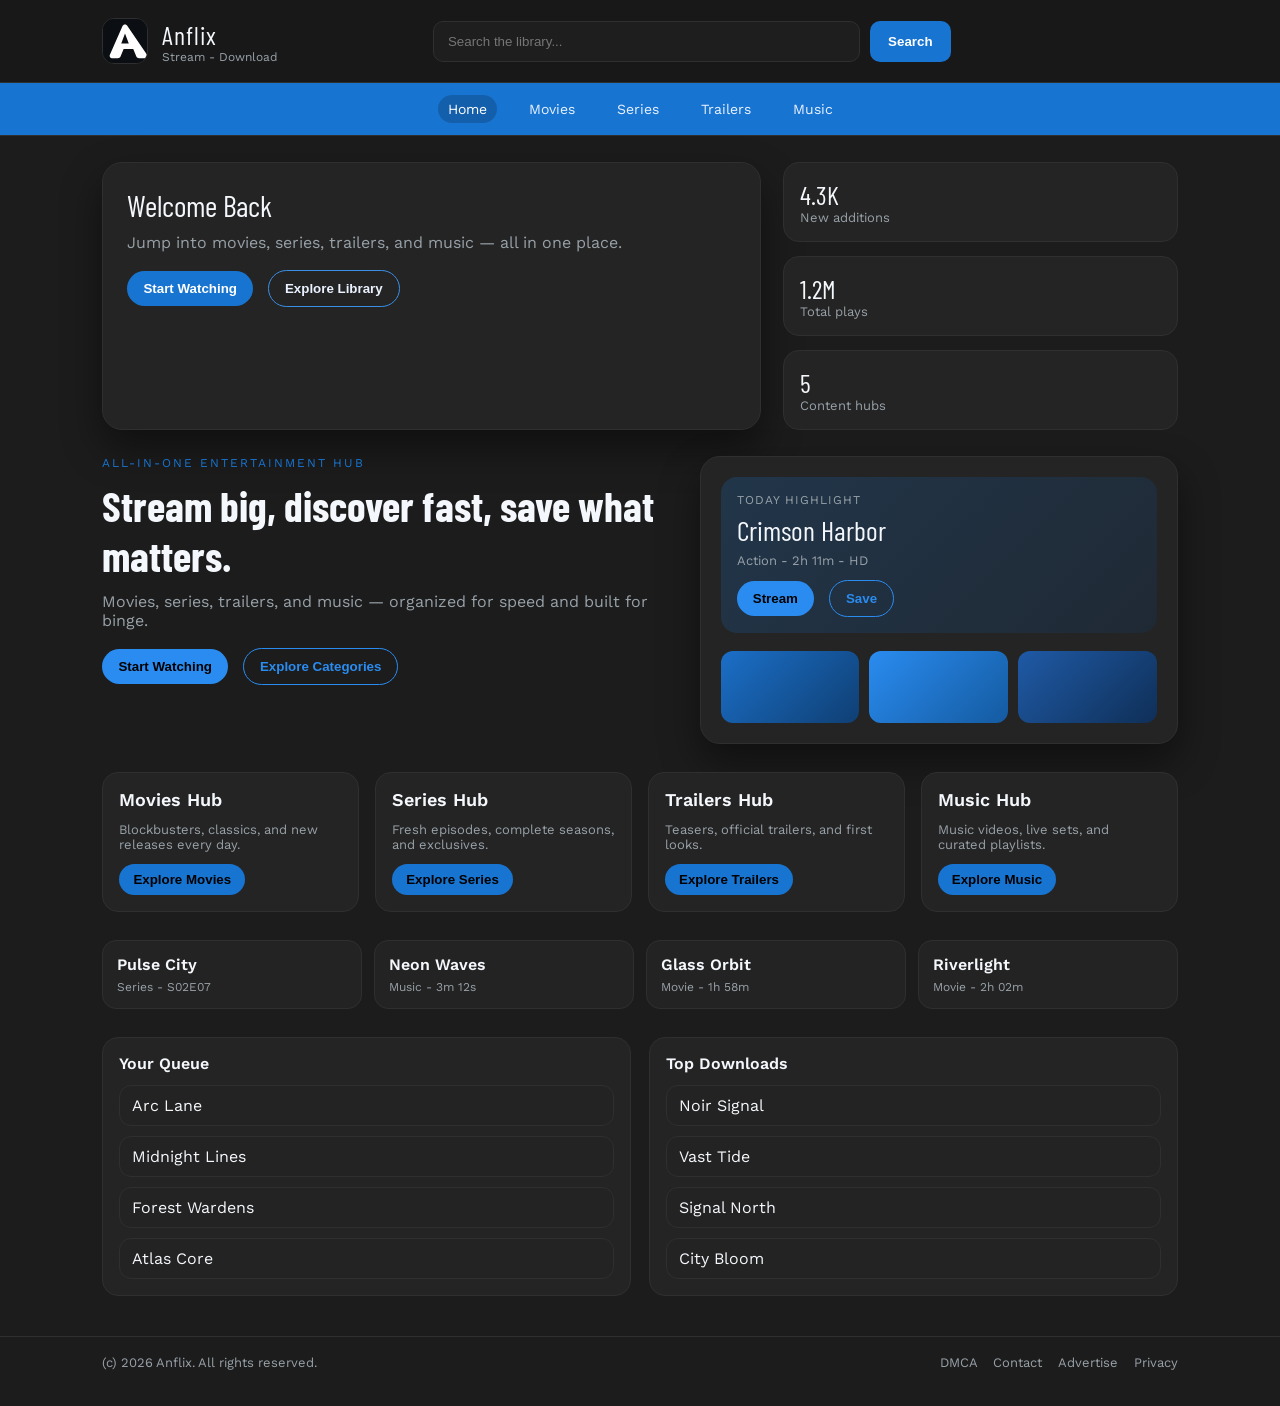
==== index.html @ 72da6e85 "Admin" ====
﻿<!doctype html>
<html lang="en">
<head>
  <meta charset="utf-8" />
  <meta name="viewport" content="width=device-width, initial-scale=1" />
  <title>Anflix | Home</title>
  <link rel="icon" type="image/svg+xml" href="assets/favicon.svg" />
  <link rel="stylesheet" href="styles.css" />
</head>
<body>
  <div class="bg-glow"></div>
  <header class="topbar">
    <div class="brand">
      <div class="brand-mark">
        <img src="assets/logo.svg" alt="Anflix logo" />
      </div>
      <div class="brand-text">
        <div class="brand-name">Anflix</div>
        <div class="brand-tag">Stream - Download</div>
      </div>
    </div>
    <div class="search">
      <input id="searchInput" type="search" placeholder="Search the library..." aria-label="Search" />
      <button id="searchButton" type="button">Search</button>
    </div>
    <div class="quick-links"></div>
  </header>

  <nav class="main-nav">
    <a class="active" href="index.html">Home</a>
    <a href="Pages/movies.html">Movies</a>
    <a href="Pages/series.html">Series</a>
    <a href="Pages/trailers.html">Trailers</a>
    <a href="Pages/music.html">Music</a>
  </nav>

  <section class="notice">
    <div class="notice-card">
      <div class="notice-title">Welcome Back</div>
      <div class="notice-text">Jump into movies, series, trailers, and music — all in one place.</div>
      <div class="notice-actions">
        <button>Start Watching</button>
        <button class="ghost">Explore Library</button>
      </div>
    </div>
    <div class="notice-grid">
      <div class="stat">
        <div class="stat-number">4.3K</div>
        <div class="stat-label">New additions</div>
      </div>
      <div class="stat">
        <div class="stat-number">1.2M</div>
        <div class="stat-label">Total plays</div>
      </div>
      <div class="stat">
        <div class="stat-number">5</div>
        <div class="stat-label">Content hubs</div>
      </div>
    </div>
  </section>

  <main class="home">
    <div id="noResults" class="no-results" aria-live="polite">
      No matches found. Try a different title.
    </div>

    <section class="home-hero">
      <div class="home-hero-text">
        <div class="home-kicker">All-in-one entertainment hub</div>
        <h1>Stream big, discover fast, save what matters.</h1>
        <p>Movies, series, trailers, and music — organized for speed and built for binge.</p>
        <div class="home-hero-actions">
          <button>Start Watching</button>
          <button class="ghost">Explore Categories</button>
        </div>
      </div>
      <div class="home-hero-panel" data-title="Today Highlight">
        <div class="home-hero-card">
          <div class="home-hero-label">Today Highlight</div>
          <div class="home-hero-title">Crimson Harbor</div>
          <div class="home-hero-meta">Action - 2h 11m - HD</div>
          <div class="home-hero-actions">
            <button>Stream</button>
            <button class="ghost">Save</button>
          </div>
        </div>
        <div class="home-hero-mosaic">
          <div class="mosaic-tile t1"></div>
          <div class="mosaic-tile t2"></div>
          <div class="mosaic-tile t3"></div>
        </div>
      </div>
    </section>

    <section class="home-panels" data-search-group="hubs">
      <article class="panel" data-title="Movies Hub">
        <div class="panel-title">Movies Hub</div>
        <div class="panel-text">Blockbusters, classics, and new releases every day.</div>
        <button>Explore Movies</button>
      </article>
      <article class="panel" data-title="Series Hub">
        <div class="panel-title">Series Hub</div>
        <div class="panel-text">Fresh episodes, complete seasons, and exclusives.</div>
        <button>Explore Series</button>
      </article>
      <article class="panel" data-title="Trailers Hub">
        <div class="panel-title">Trailers Hub</div>
        <div class="panel-text">Teasers, official trailers, and first looks.</div>
        <button>Explore Trailers</button>
      </article>
      <article class="panel" data-title="Music Hub">
        <div class="panel-title">Music Hub</div>
        <div class="panel-text">Music videos, live sets, and curated playlists.</div>
        <button>Explore Music</button>
      </article>
    </section>

    <section class="home-strip">
      <div class="strip-card" data-title="Pulse City">
        <div class="strip-title">Pulse City</div>
        <div class="strip-meta">Series - S02E07</div>
      </div>
      <div class="strip-card" data-title="Neon Waves">
        <div class="strip-title">Neon Waves</div>
        <div class="strip-meta">Music - 3m 12s</div>
      </div>
      <div class="strip-card" data-title="Glass Orbit">
        <div class="strip-title">Glass Orbit</div>
        <div class="strip-meta">Movie - 1h 58m</div>
      </div>
      <div class="strip-card" data-title="Riverlight">
        <div class="strip-title">Riverlight</div>
        <div class="strip-meta">Movie - 2h 02m</div>
      </div>
    </section>

    <section class="home-collections">
      <div class="collection">
        <div class="collection-title">Your Queue</div>
        <div class="collection-list" data-search-group="queue">
          <div class="collection-item" data-title="Arc Lane">Arc Lane</div>
          <div class="collection-item" data-title="Midnight Lines">Midnight Lines</div>
          <div class="collection-item" data-title="Forest Wardens">Forest Wardens</div>
          <div class="collection-item" data-title="Atlas Core">Atlas Core</div>
        </div>
      </div>
      <div class="collection">
        <div class="collection-title">Top Downloads</div>
        <div class="collection-list" data-search-group="downloads">
          <div class="collection-item" data-title="Noir Signal">Noir Signal</div>
          <div class="collection-item" data-title="Vast Tide">Vast Tide</div>
          <div class="collection-item" data-title="Signal North">Signal North</div>
          <div class="collection-item" data-title="City Bloom">City Bloom</div>
        </div>
      </div>
    </section>
  </main>

  <footer class="footer">
    <div>(c) 2026 Anflix. All rights reserved.</div>
    <div class="footer-links">
      <a href="#">DMCA</a>
      <a href="#">Contact</a>
      <a href="#">Advertise</a>
      <a href="#">Privacy</a>
    </div>
  </footer>

  <script src="script.js"></script>
</body>
</html>
---- styles.css ----
@import url("https://fonts.googleapis.com/css2?family=Barlow+Condensed:wght@500;600;700&family=Work+Sans:wght@400;500;600&display=swap");

:root {
  --bg: #1c1c1c;
  --bg-soft: #232323;
  --ink: #f4f7fb;
  --muted: #98a1a8;
  --brand: #1874d1;
  --accent: #2a8cf0;
  --card: #242424;
  --border: #2f2f2f;
  --shadow: 0 18px 40px rgba(0, 0, 0, 0.45);
}

* {
  box-sizing: border-box;
}

html {
  scroll-behavior: smooth;
}

body {
  margin: 0;
  font-family: "Work Sans", sans-serif;
  color: var(--ink);
  background: var(--bg);
  min-height: 100vh;
  animation: pageFade 0.6s ease-out;
}

.bg-glow {
  display: none;
}

.topbar {
  position: sticky;
  top: 0;
  z-index: 2;
  display: grid;
  grid-template-columns: 1.2fr 2fr 0.8fr;
  gap: 20px;
  align-items: center;
  padding: 18px 8vw;
  background: rgba(24, 24, 24, 0.96);
  backdrop-filter: blur(12px);
  border-bottom: 1px solid var(--border);
  animation: slideDown 0.5s ease-out;
}

.brand {
  display: flex;
  align-items: center;
  gap: 14px;
}

.brand-mark {
  width: 46px;
  height: 46px;
  border-radius: 12px;
  display: grid;
  place-items: center;
  background: #101010;
  border: 1px solid var(--border);
  overflow: hidden;
}

.brand-mark img {
  width: 100%;
  height: 100%;
  display: block;
}

.brand-name {
  font-family: "Barlow Condensed", sans-serif;
  font-size: 26px;
  letter-spacing: 1px;
}

.brand-tag {
  color: var(--muted);
  font-size: 12px;
}

.search {
  display: flex;
  gap: 10px;
}

.search input {
  flex: 1;
  padding: 12px 14px;
  border-radius: 10px;
  border: 1px solid var(--border);
  background: #1e1e1e;
  color: var(--ink);
}

.search button {
  padding: 12px 18px;
  border-radius: 10px;
  border: none;
  background: var(--brand);
  color: #ffffff;
  font-weight: 600;
}

.quick-links {
  display: flex;
  justify-content: flex-end;
  align-items: center;
  gap: 14px;
}

.quick-links a {
  color: var(--ink);
  text-decoration: none;
  font-size: 14px;
}

.quick-links .pill {
  padding: 8px 14px;
  background: var(--card);
  border-radius: 999px;
  border: 1px solid var(--border);
}

.main-nav {
  display: flex;
  gap: 22px;
  padding: 12px 8vw;
  background: var(--brand);
  border-bottom: 1px solid var(--border);
  overflow-x: auto;
  white-space: nowrap;
  justify-content: center;
}

.main-nav a {
  color: #eaf2ff;
  text-decoration: none;
  font-size: 14px;
  padding: 6px 10px;
  border-radius: 999px;
  transition: background 0.2s ease, color 0.2s ease, transform 0.2s ease;
}

.main-nav a.active,
.main-nav a:hover {
  background: rgba(0, 0, 0, 0.18);
  color: #ffffff;
}

.notice {
  display: grid;
  grid-template-columns: 2fr 1.2fr;
  gap: 22px;
  padding: 26px 8vw;
}

.notice-card {
  background: var(--card);
  border: 1px solid var(--border);
  border-radius: 20px;
  padding: 24px;
  box-shadow: var(--shadow);
  animation: rise 0.6s ease-out;
}

.notice-title {
  font-family: "Barlow Condensed", sans-serif;
  font-size: 30px;
}

.notice-text {
  color: var(--muted);
  margin: 10px 0 18px;
}

.notice-actions button {
  padding: 10px 16px;
  border-radius: 999px;
  border: none;
  margin-right: 10px;
  background: var(--brand);
  color: #ffffff;
  font-weight: 600;
}

.notice-actions .ghost {
  background: transparent;
  border: 1px solid #3a8fe6;
  color: #eaf2ff;
}

.notice-grid {
  display: grid;
  gap: 14px;
}

.stat {
  background: var(--card);
  border: 1px solid var(--border);
  border-radius: 16px;
  padding: 16px;
  animation: fadeUp 0.6s ease-out;
}

.stat-number {
  font-family: "Barlow Condensed", sans-serif;
  font-size: 26px;
}

.stat-label {
  color: var(--muted);
  font-size: 13px;
}

.layout {
  display: grid;
  grid-template-columns: 2.2fr 1fr;
  gap: 24px;
  padding: 0 8vw 36px;
  position: relative;
  z-index: 1;
}

.section-head {
  display: flex;
  align-items: center;
  justify-content: space-between;
  margin: 16px 0 12px;
}

.section-head h2 {
  font-family: "Barlow Condensed", sans-serif;
  font-size: 26px;
  margin: 0;
}

.section-head a {
  color: var(--brand);
  text-decoration: none;
}

.no-results {
  display: none;
  margin: 8px 0 18px;
  padding: 12px 16px;
  border-radius: 12px;
  border: 1px dashed var(--border);
  background: rgba(24, 116, 209, 0.15);
  color: #eaf2ff;
  font-size: 14px;
}

.highlight {
  background: rgba(24, 116, 209, 0.35);
  color: var(--ink);
  padding: 0 4px;
  border-radius: 6px;
}

.list {
  display: grid;
  gap: 14px;
}

.row {
  background: var(--card);
  border: 1px solid var(--border);
  border-radius: 16px;
  display: grid;
  grid-template-columns: 120px 1fr auto;
  gap: 16px;
  padding: 14px;
  align-items: center;
  position: relative;
  overflow: hidden;
  transition: transform 0.2s ease, box-shadow 0.2s ease;
}

.row:hover {
  transform: translateY(-4px);
  box-shadow: 0 14px 26px rgba(0, 0, 0, 0.35);
}

.thumb {
  height: 80px;
  border-radius: 12px;
  background: linear-gradient(135deg, #1e2a3a, #111822);
}

.t1 { background: linear-gradient(135deg, #1b6fc8, #0f3f73); }
.t2 { background: linear-gradient(135deg, #2a8cf0, #145aa0); }
.t3 { background: linear-gradient(135deg, #1f5aa6, #0f2f57); }

.row-title {
  font-weight: 600;
  font-size: 18px;
}

.row-meta {
  color: var(--muted);
  font-size: 13px;
  margin: 6px 0 10px;
}

.row-actions button {
  padding: 8px 12px;
  border-radius: 999px;
  border: none;
  background: var(--brand);
  color: #ffffff;
  margin-right: 8px;
  font-size: 13px;
  font-weight: 600;
}

.row-actions .ghost {
  background: transparent;
  border: 1px solid #3a8fe6;
  color: #eaf2ff;
}

.row-badge {
  writing-mode: vertical-rl;
  text-orientation: mixed;
  font-size: 12px;
  letter-spacing: 2px;
  color: #0c0f14;
  background: var(--brand);
  padding: 6px 4px;
  border-radius: 8px;
}

.grid {
  display: grid;
  grid-template-columns: repeat(3, minmax(0, 1fr));
  gap: 14px;
}

.card {
  background: var(--card);
  border: 1px solid var(--border);
  border-radius: 16px;
  overflow: hidden;
  display: grid;
  transition: transform 0.2s ease, box-shadow 0.2s ease;
}

.card:hover {
  transform: translateY(-4px);
  box-shadow: 0 14px 26px rgba(0, 0, 0, 0.35);
}

.poster {
  height: 180px;
  background: linear-gradient(135deg, #1b2c44, #0f1b2a);
}

.p1 { background: linear-gradient(135deg, #1b6fc8, #0f3f73); }
.p2 { background: linear-gradient(135deg, #2a8cf0, #145aa0); }
.p3 { background: linear-gradient(135deg, #1f5aa6, #0f2f57); }

.card-body {
  padding: 14px;
}

.card-title {
  font-weight: 600;
}

.card-meta {
  color: var(--muted);
  font-size: 12px;
  margin: 8px 0 12px;
}

.card-actions button {
  padding: 8px 12px;
  border-radius: 999px;
  border: none;
  background: var(--brand);
  font-size: 12px;
  font-weight: 600;
  margin-right: 6px;
}

.card-actions .ghost {
  background: transparent;
  border: 1px solid #3a8fe6;
  color: #eaf2ff;
}

.sidebar {
  display: grid;
  gap: 16px;
}

.side-card {
  background: var(--card);
  border: 1px solid var(--border);
  border-radius: 16px;
  padding: 16px;
  transition: transform 0.2s ease, box-shadow 0.2s ease;
}

.side-card:hover {
  transform: translateY(-3px);
  box-shadow: 0 12px 22px rgba(0, 0, 0, 0.32);
}

.side-title {
  font-family: "Barlow Condensed", sans-serif;
  font-size: 20px;
  margin-bottom: 12px;
}

.chips {
  display: flex;
  flex-wrap: wrap;
  gap: 8px;
}

.chips a {
  padding: 6px 10px;
  border-radius: 999px;
  background: #1f1f1f;
  color: #b8c6d8;
  text-decoration: none;
  font-size: 12px;
  border: 1px solid var(--border);
}

.side-list {
  display: grid;
  gap: 10px;
}

.side-item {
  display: grid;
  grid-template-columns: 44px 1fr;
  gap: 10px;
  align-items: center;
}

.mini {
  width: 44px;
  height: 44px;
  border-radius: 10px;
  background: linear-gradient(135deg, #1b6fc8, #0f3f73);
}

.side-name {
  font-size: 14px;
  font-weight: 600;
}

.side-meta {
  color: var(--muted);
  font-size: 12px;
}

.side-text {
  color: var(--muted);
  font-size: 13px;
}

.side-form {
  display: grid;
  gap: 8px;
}

.side-form input {
  padding: 10px 12px;
  border-radius: 10px;
  border: 1px solid var(--border);
  background: var(--bg-soft);
  color: var(--ink);
}

.side-form button {
  padding: 10px 12px;
  border-radius: 10px;
  border: none;
  background: var(--brand);
  color: #ffffff;
  font-weight: 600;
}

.footer {
  display: flex;
  justify-content: space-between;
  align-items: center;
  padding: 18px 8vw 36px;
  border-top: 1px solid var(--border);
  color: var(--muted);
  font-size: 13px;
}

.footer-links a {
  color: var(--muted);
  text-decoration: none;
  margin-left: 12px;
}

.home {
  padding: 0 8vw 40px;
  display: grid;
  gap: 28px;
}

.home-hero {
  display: grid;
  grid-template-columns: 1.2fr 1fr;
  gap: 24px;
  align-items: stretch;
  animation: fadeUp 0.7s ease-out;
}

.home-hero-text h1 {
  font-family: "Barlow Condensed", sans-serif;
  font-size: 42px;
  margin: 10px 0 12px;
}

.home-hero-text p {
  color: var(--muted);
  margin: 0 0 18px;
}

.home-kicker {
  text-transform: uppercase;
  letter-spacing: 2px;
  font-size: 12px;
  color: var(--brand);
}

.home-hero-actions button {
  padding: 10px 16px;
  border-radius: 999px;
  border: none;
  margin-right: 10px;
  background: var(--accent);
  font-weight: 600;
}

.home-hero-actions .ghost {
  background: transparent;
  border: 1px solid var(--accent);
  color: var(--accent);
}

.home-hero-panel {
  background: var(--card);
  border: 1px solid var(--border);
  border-radius: 20px;
  padding: 20px;
  display: grid;
  gap: 18px;
  box-shadow: var(--shadow);
}

.home-hero-card {
  background: linear-gradient(135deg, rgba(24, 116, 209, 0.22), rgba(15, 60, 110, 0.22));
  border-radius: 16px;
  padding: 16px;
}

.home-hero-label {
  font-size: 12px;
  color: var(--muted);
  text-transform: uppercase;
  letter-spacing: 1px;
}

.home-hero-title {
  font-family: "Barlow Condensed", sans-serif;
  font-size: 28px;
  margin: 6px 0;
}

.home-hero-meta {
  color: var(--muted);
  font-size: 13px;
  margin-bottom: 12px;
}

.home-hero-mosaic {
  display: grid;
  grid-template-columns: repeat(3, 1fr);
  gap: 10px;
}

.mosaic-tile {
  height: 72px;
  border-radius: 12px;
}

.home-panels {
  display: grid;
  grid-template-columns: repeat(4, minmax(0, 1fr));
  gap: 16px;
}

.panel {
  background: var(--card);
  border: 1px solid var(--border);
  border-radius: 16px;
  padding: 16px;
  display: grid;
  gap: 12px;
  transition: transform 0.2s ease, box-shadow 0.2s ease;
}

.panel:hover {
  transform: translateY(-4px);
  box-shadow: 0 14px 26px rgba(0, 0, 0, 0.35);
}

.panel-title {
  font-weight: 600;
  font-size: 18px;
}

.panel-text {
  color: var(--muted);
  font-size: 13px;
}

.panel button {
  justify-self: flex-start;
  padding: 8px 14px;
  border-radius: 999px;
  border: none;
  background: var(--brand);
  font-weight: 600;
}

.home-strip {
  display: grid;
  grid-template-columns: repeat(4, minmax(0, 1fr));
  gap: 12px;
}

.strip-card {
  background: var(--bg-soft);
  border: 1px solid var(--border);
  border-radius: 14px;
  padding: 14px;
  transition: transform 0.2s ease, box-shadow 0.2s ease;
}

.strip-card:hover {
  transform: translateY(-3px);
  box-shadow: 0 10px 20px rgba(0, 0, 0, 0.3);
}

.strip-title {
  font-weight: 600;
}

.strip-meta {
  color: var(--muted);
  font-size: 12px;
  margin-top: 6px;
}

.home-collections {
  display: grid;
  grid-template-columns: repeat(2, minmax(0, 1fr));
  gap: 18px;
}

.collection {
  background: var(--card);
  border: 1px solid var(--border);
  border-radius: 16px;
  padding: 16px;
  transition: transform 0.2s ease, box-shadow 0.2s ease;
}

.collection:hover {
  transform: translateY(-3px);
  box-shadow: 0 10px 20px rgba(0, 0, 0, 0.3);
}

.collection-title {
  font-weight: 600;
  margin-bottom: 12px;
}

.collection-list {
  display: grid;
  gap: 10px;
}

.collection-item {
  padding: 10px 12px;
  border-radius: 12px;
  background: var(--bg-soft);
  border: 1px solid var(--border);
}

.movies-hero,
.series-hero,
.trailers-hero,
.music-hero {
  display: grid;
  grid-template-columns: 1.2fr 0.8fr;
  gap: 22px;
  padding: 20px 8vw 0;
  align-items: center;
}

.movies-hero-text h1,
.series-hero h1,
.trailers-hero h1,
.music-hero h1 {
  font-family: "Barlow Condensed", sans-serif;
  font-size: 40px;
  margin: 10px 0 12px;
}

.movies-hero-poster {
  border-radius: 18px;
  padding: 18px;
  background: linear-gradient(135deg, #1b2c44, #0f1b2a);
  border: 1px solid var(--border);
  box-shadow: var(--shadow);
}

.movies-hero-badge {
  display: inline-flex;
  padding: 4px 10px;
  border-radius: 999px;
  background: var(--brand);
  color: #ffffff;
  font-size: 12px;
  font-weight: 600;
}

.movies-hero-title {
  font-family: "Barlow Condensed", sans-serif;
  font-size: 28px;
  margin: 12px 0 6px;
}

.movies-hero-meta {
  color: var(--muted);
  font-size: 13px;
}

.movies-layout {
  padding: 24px 8vw 40px;
  display: grid;
  gap: 24px;
}

.movies-grid {
  display: grid;
  grid-template-columns: repeat(2, minmax(0, 1fr));
  gap: 18px;
}

.movie-tile {
  display: grid;
  grid-template-columns: 140px 1fr;
  gap: 16px;
  padding: 14px;
  border-radius: 16px;
  border: 1px solid var(--border);
  background: var(--card);
  transition: transform 0.2s ease, box-shadow 0.2s ease;
}

.movie-tile:hover {
  transform: translateY(-4px);
  box-shadow: 0 14px 26px rgba(0, 0, 0, 0.35);
}

.movie-art {
  border-radius: 12px;
  height: 100%;
  min-height: 120px;
}

.movie-info {
  display: grid;
  gap: 8px;
}

.movie-title {
  font-weight: 600;
  font-size: 18px;
}

.movie-meta {
  color: var(--muted);
  font-size: 13px;
}

.movie-actions button {
  padding: 8px 12px;
  border-radius: 999px;
  border: none;
  background: var(--brand);
  color: #ffffff;
  margin-right: 6px;
  font-size: 12px;
  font-weight: 600;
}

.movie-actions .ghost {
  background: transparent;
  border: 1px solid #3a8fe6;
  color: #eaf2ff;
}

.movies-rail {
  background: var(--card);
  border: 1px solid var(--border);
  border-radius: 16px;
  padding: 16px;
}

.movies-rail-title {
  font-weight: 600;
  margin-bottom: 12px;
}

.movies-rail-cards {
  display: grid;
  grid-template-columns: repeat(3, minmax(0, 1fr));
  gap: 12px;
}

.rail-card {
  padding: 14px;
  border-radius: 12px;
  background: var(--bg-soft);
  border: 1px solid var(--border);
  transition: transform 0.2s ease, box-shadow 0.2s ease;
}

.rail-card:hover {
  transform: translateY(-3px);
  box-shadow: 0 10px 20px rgba(0, 0, 0, 0.3);
}

.rail-title {
  font-weight: 600;
}

.rail-meta {
  color: var(--muted);
  font-size: 12px;
  margin-top: 6px;
}

.series-hero-right {
  display: grid;
  gap: 10px;
}

.series-pill {
  padding: 10px 14px;
  border-radius: 999px;
  background: var(--card);
  border: 1px solid var(--border);
  font-weight: 600;
}

.series-layout {
  padding: 24px 8vw 40px;
  display: grid;
  grid-template-columns: 1fr 1.1fr;
  gap: 24px;
}

.series-timeline {
  display: grid;
  gap: 14px;
  background: var(--card);
  border: 1px solid var(--border);
  border-radius: 16px;
  padding: 16px;
}

.timeline-item {
  display: grid;
  grid-template-columns: 16px 1fr;
  gap: 12px;
  align-items: center;
}

.timeline-dot {
  width: 10px;
  height: 10px;
  border-radius: 50%;
  background: var(--brand);
}

.timeline-title {
  font-weight: 600;
}

.timeline-meta {
  color: var(--muted);
  font-size: 12px;
}

.series-cards {
  display: grid;
  gap: 16px;
}

.series-card {
  border-radius: 16px;
  overflow: hidden;
  background: var(--card);
  border: 1px solid var(--border);
  display: grid;
  transition: transform 0.2s ease, box-shadow 0.2s ease;
}

.series-card:hover {
  transform: translateY(-4px);
  box-shadow: 0 14px 26px rgba(0, 0, 0, 0.35);
}

.series-card-head {
  height: 120px;
}

.series-card-body {
  padding: 14px;
}

.series-card-title {
  font-weight: 600;
}

.series-card-meta {
  color: var(--muted);
  font-size: 12px;
  margin: 8px 0 12px;
}

.series-card button {
  padding: 8px 12px;
  border-radius: 999px;
  border: none;
  background: var(--brand);
  color: #ffffff;
  font-weight: 600;
}

.trailers-hero-right {
  display: grid;
  place-items: center;
}

.trailer-screen {
  width: 100%;
  border-radius: 18px;
  padding: 20px;
  background: linear-gradient(135deg, #13243a, #0f1b2a);
  border: 1px solid var(--border);
  box-shadow: var(--shadow);
}

.trailer-label {
  color: var(--muted);
  text-transform: uppercase;
  letter-spacing: 1px;
  font-size: 12px;
}

.trailer-title {
  font-family: "Barlow Condensed", sans-serif;
  font-size: 28px;
  margin: 8px 0;
}

.trailer-meta {
  color: var(--muted);
  font-size: 12px;
}

.trailers-layout {
  padding: 24px 8vw 40px;
  display: grid;
  gap: 24px;
}

.trailers-carousel {
  display: grid;
  grid-template-columns: repeat(3, minmax(0, 1fr));
  gap: 16px;
}

.carousel-card {
  background: var(--card);
  border: 1px solid var(--border);
  border-radius: 16px;
  padding: 14px;
  display: grid;
  gap: 12px;
  transition: transform 0.2s ease, box-shadow 0.2s ease;
}

.carousel-card:hover {
  transform: translateY(-4px);
  box-shadow: 0 14px 26px rgba(0, 0, 0, 0.35);
}

.carousel-art {
  height: 140px;
  border-radius: 12px;
}

.carousel-title {
  font-weight: 600;
}

.carousel-meta {
  color: var(--muted);
  font-size: 12px;
  margin: 6px 0 10px;
}

.carousel-card button {
  padding: 8px 12px;
  border-radius: 999px;
  border: none;
  background: var(--brand);
  color: #ffffff;
  font-weight: 600;
}

.trailers-timeline {
  display: grid;
  gap: 14px;
  border: 1px solid var(--border);
  border-radius: 16px;
  padding: 16px;
  background: var(--card);
}

.music-hero-right {
  border-radius: 18px;
  padding: 20px;
  background: linear-gradient(135deg, #1b2c44, #0f1b2a);
  border: 1px solid var(--border);
  box-shadow: var(--shadow);
}

.music-hero-title {
  font-family: "Barlow Condensed", sans-serif;
  font-size: 28px;
}

.music-hero-meta {
  color: var(--muted);
  font-size: 12px;
  margin-top: 6px;
}

.music-layout {
  padding: 24px 8vw 40px;
  display: grid;
  grid-template-columns: 1.2fr 0.8fr;
  gap: 20px;
}

.music-grid {
  display: grid;
  gap: 14px;
}

.music-tile {
  display: grid;
  grid-template-columns: 120px 1fr;
  gap: 14px;
  padding: 12px;
  border-radius: 16px;
  border: 1px solid var(--border);
  background: var(--card);
  transition: transform 0.2s ease, box-shadow 0.2s ease;
}

.music-tile:hover {
  transform: translateY(-3px);
  box-shadow: 0 12px 22px rgba(0, 0, 0, 0.32);
}

.music-art {
  height: 90px;
  border-radius: 12px;
}

.music-title {
  font-weight: 600;
}

.music-meta {
  color: var(--muted);
  font-size: 12px;
  margin-top: 6px;
}

.music-playlists {
  display: grid;
  gap: 12px;
}

.playlist-row {
  padding: 14px;
  border-radius: 14px;
  border: 1px solid var(--border);
  background: var(--card);
  display: grid;
  gap: 8px;
  transition: transform 0.2s ease, box-shadow 0.2s ease;
}

.playlist-row:hover {
  transform: translateY(-3px);
  box-shadow: 0 12px 22px rgba(0, 0, 0, 0.32);
}

@keyframes pageFade {
  from {
    opacity: 0;
  }
  to {
    opacity: 1;
  }
}

@keyframes slideDown {
  from {
    opacity: 0;
    transform: translateY(-12px);
  }
  to {
    opacity: 1;
    transform: translateY(0);
  }
}

@keyframes fadeUp {
  from {
    opacity: 0;
    transform: translateY(12px);
  }
  to {
    opacity: 1;
    transform: translateY(0);
  }
}

@keyframes rise {
  from {
    opacity: 0;
    transform: translateY(16px);
  }
  to {
    opacity: 1;
    transform: translateY(0);
  }
}

.playlist-title {
  font-weight: 600;
}

.playlist-meta {
  color: var(--muted);
  font-size: 12px;
}

.playlist-row button {
  justify-self: flex-start;
  padding: 8px 12px;
  border-radius: 999px;
  border: none;
  background: var(--brand);
  color: #ffffff;
  font-weight: 600;
}

@media (max-width: 1100px) {
  .topbar {
    grid-template-columns: 1fr;
  }
  .search {
    order: 3;
  }
  .quick-links {
    justify-content: flex-start;
  }
  .notice {
    grid-template-columns: 1fr;
  }
  .layout {
    grid-template-columns: 1fr;
  }
  .grid {
    grid-template-columns: 1fr 1fr;
  }
  .home-hero {
    grid-template-columns: 1fr;
  }
  .home-panels {
    grid-template-columns: 1fr 1fr;
  }
  .home-strip {
    grid-template-columns: 1fr 1fr;
  }
  .home-collections {
    grid-template-columns: 1fr;
  }
  .movies-hero,
  .series-hero,
  .trailers-hero,
  .music-hero {
    grid-template-columns: 1fr;
    padding-left: 5vw;
    padding-right: 5vw;
  }
  .movies-grid {
    grid-template-columns: 1fr;
  }
  .movies-rail-cards {
    grid-template-columns: 1fr;
  }
  .series-layout {
    grid-template-columns: 1fr;
  }
  .trailers-carousel {
    grid-template-columns: 1fr;
  }
  .music-layout {
    grid-template-columns: 1fr;
  }
}

@media (max-width: 720px) {
  .topbar,
  .main-nav,
  .notice,
  .layout,
  .footer {
    padding-left: 5vw;
    padding-right: 5vw;
  }
  .home {
    padding-left: 5vw;
    padding-right: 5vw;
  }
  .row {
    grid-template-columns: 1fr;
  }
  .row-badge {
    display: none;
  }
  .grid {
    grid-template-columns: 1fr;
  }
  .home-panels,
  .home-strip {
    grid-template-columns: 1fr;
  }
  .footer {
    flex-direction: column;
    gap: 8px;
  }
}
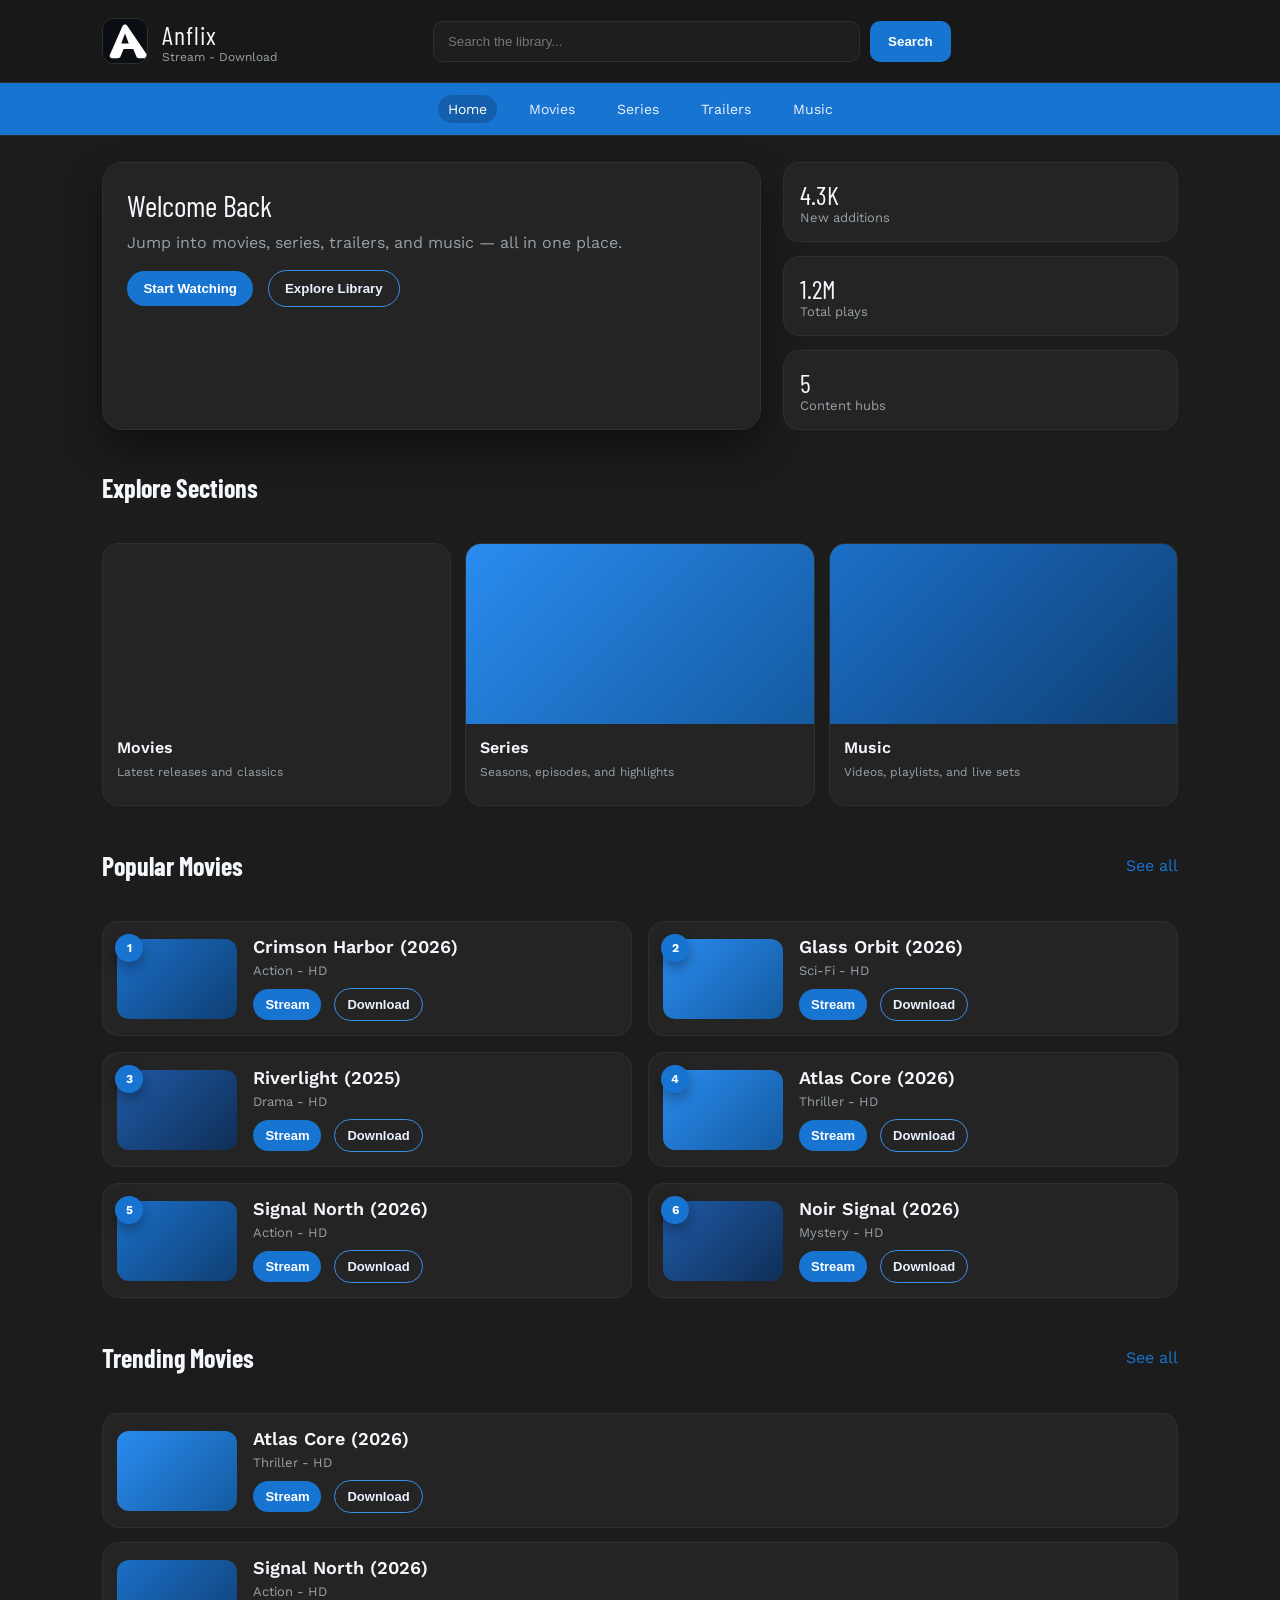
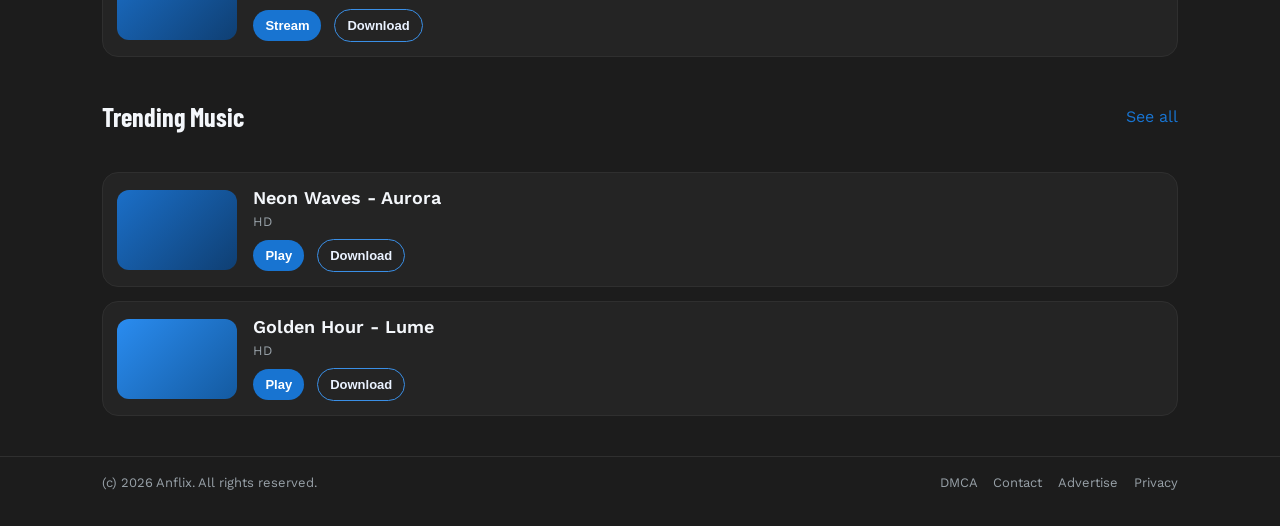
==== commit aa78a0c7: "Admin" ====
--- a/index.html
+++ b/index.html
@@ -64,95 +64,174 @@
       No matches found. Try a different title.
     </div>
 
-    <section class="home-hero">
-      <div class="home-hero-text">
-        <div class="home-kicker">All-in-one entertainment hub</div>
-        <h1>Stream big, discover fast, save what matters.</h1>
-        <p>Movies, series, trailers, and music — organized for speed and built for binge.</p>
-        <div class="home-hero-actions">
-          <button>Start Watching</button>
-          <button class="ghost">Explore Categories</button>
-        </div>
-      </div>
-      <div class="home-hero-panel" data-title="Today Highlight">
-        <div class="home-hero-card">
-          <div class="home-hero-label">Today Highlight</div>
-          <div class="home-hero-title">Crimson Harbor</div>
-          <div class="home-hero-meta">Action - 2h 11m - HD</div>
-          <div class="home-hero-actions">
-            <button>Stream</button>
-            <button class="ghost">Save</button>
-          </div>
-        </div>
-        <div class="home-hero-mosaic">
-          <div class="mosaic-tile t1"></div>
-          <div class="mosaic-tile t2"></div>
-          <div class="mosaic-tile t3"></div>
-        </div>
-      </div>
-    </section>
-
-    <section class="home-panels" data-search-group="hubs">
-      <article class="panel" data-title="Movies Hub">
-        <div class="panel-title">Movies Hub</div>
-        <div class="panel-text">Blockbusters, classics, and new releases every day.</div>
-        <button>Explore Movies</button>
-      </article>
-      <article class="panel" data-title="Series Hub">
-        <div class="panel-title">Series Hub</div>
-        <div class="panel-text">Fresh episodes, complete seasons, and exclusives.</div>
-        <button>Explore Series</button>
-      </article>
-      <article class="panel" data-title="Trailers Hub">
-        <div class="panel-title">Trailers Hub</div>
-        <div class="panel-text">Teasers, official trailers, and first looks.</div>
-        <button>Explore Trailers</button>
-      </article>
-      <article class="panel" data-title="Music Hub">
-        <div class="panel-title">Music Hub</div>
-        <div class="panel-text">Music videos, live sets, and curated playlists.</div>
-        <button>Explore Music</button>
-      </article>
-    </section>
-
-    <section class="home-strip">
-      <div class="strip-card" data-title="Pulse City">
-        <div class="strip-title">Pulse City</div>
-        <div class="strip-meta">Series - S02E07</div>
-      </div>
-      <div class="strip-card" data-title="Neon Waves">
-        <div class="strip-title">Neon Waves</div>
-        <div class="strip-meta">Music - 3m 12s</div>
-      </div>
-      <div class="strip-card" data-title="Glass Orbit">
-        <div class="strip-title">Glass Orbit</div>
-        <div class="strip-meta">Movie - 1h 58m</div>
-      </div>
-      <div class="strip-card" data-title="Riverlight">
-        <div class="strip-title">Riverlight</div>
-        <div class="strip-meta">Movie - 2h 02m</div>
-      </div>
-    </section>
-
-    <section class="home-collections">
-      <div class="collection">
-        <div class="collection-title">Your Queue</div>
-        <div class="collection-list" data-search-group="queue">
-          <div class="collection-item" data-title="Arc Lane">Arc Lane</div>
-          <div class="collection-item" data-title="Midnight Lines">Midnight Lines</div>
-          <div class="collection-item" data-title="Forest Wardens">Forest Wardens</div>
-          <div class="collection-item" data-title="Atlas Core">Atlas Core</div>
-        </div>
-      </div>
-      <div class="collection">
-        <div class="collection-title">Top Downloads</div>
-        <div class="collection-list" data-search-group="downloads">
-          <div class="collection-item" data-title="Noir Signal">Noir Signal</div>
-          <div class="collection-item" data-title="Vast Tide">Vast Tide</div>
-          <div class="collection-item" data-title="Signal North">Signal North</div>
-          <div class="collection-item" data-title="City Bloom">City Bloom</div>
-        </div>
-      </div>
+    <div class="section-head">
+      <h2>Explore Sections</h2>
+    </div>
+    <section class="grid" data-search-group="samples">
+      <a class="card-link" href="Pages/movies.html">
+        <article class="card" data-title="Movies">
+          <div class="poster poster-movies"></div>
+          <div class="card-body">
+            <div class="card-title">Movies</div>
+            <div class="card-meta">Latest releases and classics</div>
+          </div>
+        </article>
+      </a>
+      <a class="card-link" href="Pages/series.html">
+        <article class="card" data-title="Series">
+          <div class="poster p2"></div>
+          <div class="card-body">
+            <div class="card-title">Series</div>
+            <div class="card-meta">Seasons, episodes, and highlights</div>
+          </div>
+        </article>
+      </a>
+      <a class="card-link" href="Pages/music.html">
+        <article class="card" data-title="Music">
+          <div class="poster p1"></div>
+          <div class="card-body">
+            <div class="card-title">Music</div>
+            <div class="card-meta">Videos, playlists, and live sets</div>
+          </div>
+        </article>
+      </a>
+    </section>
+
+    <div class="section-head">
+      <h2>Popular Movies</h2>
+      <a href="#">See all</a>
+    </div>
+    <section class="popular-grid" data-search-group="popular-movies">
+      <article class="row" data-title="Crimson Harbor">
+        <div class="rank-number">1</div>
+        <div class="thumb t1"></div>
+        <div class="row-body">
+          <div class="row-title">Crimson Harbor (2026)</div>
+          <div class="row-meta">Action - HD</div>
+          <div class="row-actions">
+            <button>Stream</button>
+            <button class="ghost">Download</button>
+          </div>
+        </div>
+      </article>
+      <article class="row" data-title="Glass Orbit">
+        <div class="rank-number">2</div>
+        <div class="thumb t2"></div>
+        <div class="row-body">
+          <div class="row-title">Glass Orbit (2026)</div>
+          <div class="row-meta">Sci-Fi - HD</div>
+          <div class="row-actions">
+            <button>Stream</button>
+            <button class="ghost">Download</button>
+          </div>
+        </div>
+      </article>
+      <article class="row" data-title="Riverlight">
+        <div class="rank-number">3</div>
+        <div class="thumb t3"></div>
+        <div class="row-body">
+          <div class="row-title">Riverlight (2025)</div>
+          <div class="row-meta">Drama - HD</div>
+          <div class="row-actions">
+            <button>Stream</button>
+            <button class="ghost">Download</button>
+          </div>
+        </div>
+      </article>
+      <article class="row" data-title="Atlas Core">
+        <div class="rank-number">4</div>
+        <div class="thumb t2"></div>
+        <div class="row-body">
+          <div class="row-title">Atlas Core (2026)</div>
+          <div class="row-meta">Thriller - HD</div>
+          <div class="row-actions">
+            <button>Stream</button>
+            <button class="ghost">Download</button>
+          </div>
+        </div>
+      </article>
+      <article class="row" data-title="Signal North">
+        <div class="rank-number">5</div>
+        <div class="thumb t1"></div>
+        <div class="row-body">
+          <div class="row-title">Signal North (2026)</div>
+          <div class="row-meta">Action - HD</div>
+          <div class="row-actions">
+            <button>Stream</button>
+            <button class="ghost">Download</button>
+          </div>
+        </div>
+      </article>
+      <article class="row" data-title="Noir Signal">
+        <div class="rank-number">6</div>
+        <div class="thumb t3"></div>
+        <div class="row-body">
+          <div class="row-title">Noir Signal (2026)</div>
+          <div class="row-meta">Mystery - HD</div>
+          <div class="row-actions">
+            <button>Stream</button>
+            <button class="ghost">Download</button>
+          </div>
+        </div>
+      </article>
+    </section>
+
+    <div class="section-head">
+      <h2>Trending Movies</h2>
+      <a href="#">See all</a>
+    </div>
+    <section class="list" data-search-group="trending-movies">
+      <article class="row" data-title="Atlas Core">
+        <div class="thumb t2"></div>
+        <div class="row-body">
+          <div class="row-title">Atlas Core (2026)</div>
+          <div class="row-meta">Thriller - HD</div>
+          <div class="row-actions">
+            <button>Stream</button>
+            <button class="ghost">Download</button>
+          </div>
+        </div>
+      </article>
+      <article class="row" data-title="Signal North">
+        <div class="thumb t1"></div>
+        <div class="row-body">
+          <div class="row-title">Signal North (2026)</div>
+          <div class="row-meta">Action - HD</div>
+          <div class="row-actions">
+            <button>Stream</button>
+            <button class="ghost">Download</button>
+          </div>
+        </div>
+      </article>
+    </section>
+
+    <div class="section-head">
+      <h2>Trending Music</h2>
+      <a href="#">See all</a>
+    </div>
+    <section class="list" data-search-group="trending-music">
+      <article class="row" data-title="Neon Waves">
+        <div class="thumb t1"></div>
+        <div class="row-body">
+          <div class="row-title">Neon Waves - Aurora</div>
+          <div class="row-meta">HD</div>
+          <div class="row-actions">
+            <button>Play</button>
+            <button class="ghost">Download</button>
+          </div>
+        </div>
+      </article>
+      <article class="row" data-title="Golden Hour">
+        <div class="thumb t2"></div>
+        <div class="row-body">
+          <div class="row-title">Golden Hour - Lume</div>
+          <div class="row-meta">HD</div>
+          <div class="row-actions">
+            <button>Play</button>
+            <button class="ghost">Download</button>
+          </div>
+        </div>
+      </article>
     </section>
   </main>
 
@@ -170,3 +249,6 @@
 </body>
 </html>
 
+
+
+
--- a/styles.css
+++ b/styles.css
@@ -266,6 +266,12 @@
   gap: 14px;
 }
 
+.popular-grid {
+  display: grid;
+  grid-template-columns: repeat(2, minmax(0, 1fr));
+  gap: 16px;
+}
+
 .row {
   background: var(--card);
   border: 1px solid var(--border);
@@ -280,6 +286,22 @@
   transition: transform 0.2s ease, box-shadow 0.2s ease;
 }
 
+.rank-number {
+  position: absolute;
+  top: 12px;
+  left: 12px;
+  width: 28px;
+  height: 28px;
+  border-radius: 999px;
+  background: var(--brand);
+  color: #ffffff;
+  font-weight: 700;
+  font-size: 12px;
+  display: grid;
+  place-items: center;
+  box-shadow: 0 6px 14px rgba(0, 0, 0, 0.35);
+}
+
 .row:hover {
   transform: translateY(-4px);
   box-shadow: 0 14px 26px rgba(0, 0, 0, 0.35);
@@ -332,6 +354,7 @@
   background: var(--brand);
   padding: 6px 4px;
   border-radius: 8px;
+  display: none;
 }
 
 .grid {
@@ -354,14 +377,26 @@
   box-shadow: 0 14px 26px rgba(0, 0, 0, 0.35);
 }
 
+.card-link {
+  text-decoration: none;
+  color: inherit;
+  display: block;
+}
+
 .poster {
   height: 180px;
   background: linear-gradient(135deg, #1b2c44, #0f1b2a);
+  background-size: cover;
+  background-position: center;
 }
 
 .p1 { background: linear-gradient(135deg, #1b6fc8, #0f3f73); }
 .p2 { background: linear-gradient(135deg, #2a8cf0, #145aa0); }
 .p3 { background: linear-gradient(135deg, #1f5aa6, #0f2f57); }
+
+.poster-movies {
+  background-image: url("images/movie-posters-wallpapers.jpg");
+}
 
 .card-body {
   padding: 14px;
@@ -1274,6 +1309,9 @@
   .home-strip {
     grid-template-columns: 1fr;
   }
+  .popular-grid {
+    grid-template-columns: 1fr;
+  }
   .footer {
     flex-direction: column;
     gap: 8px;
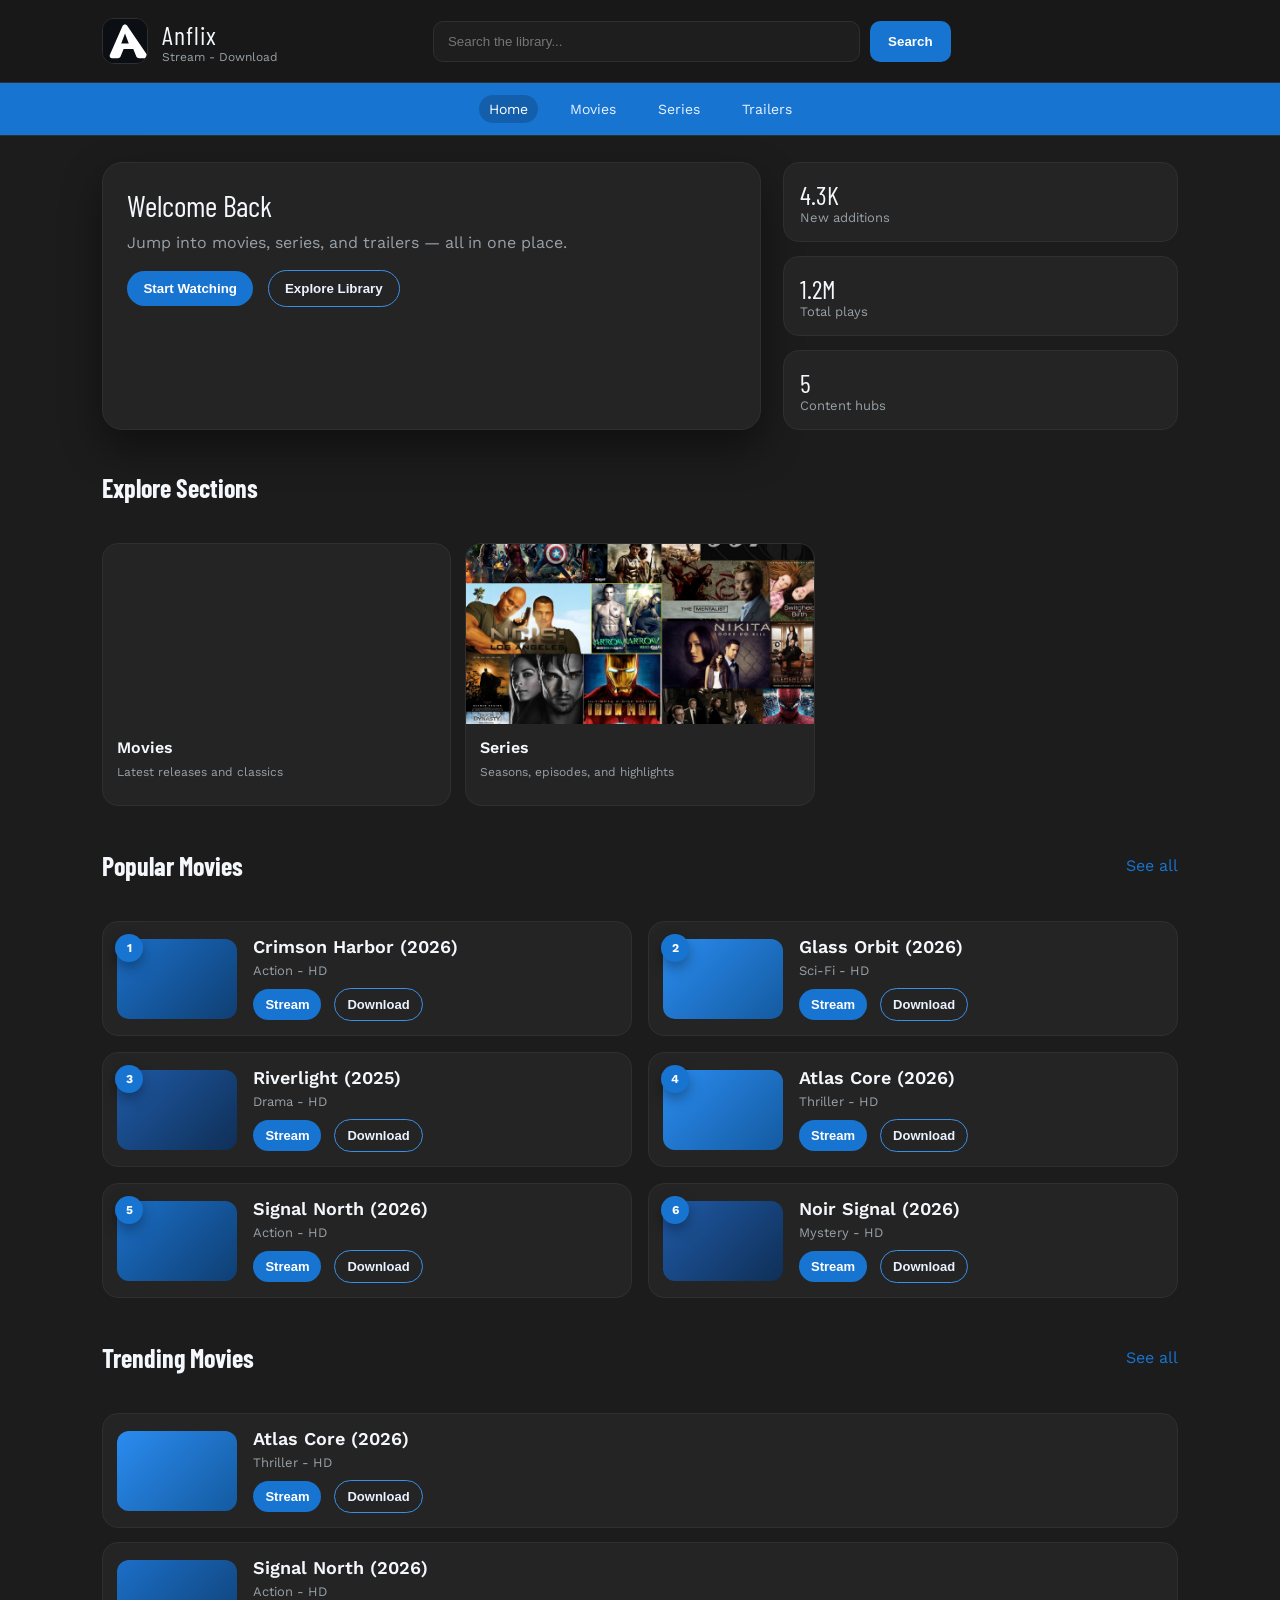
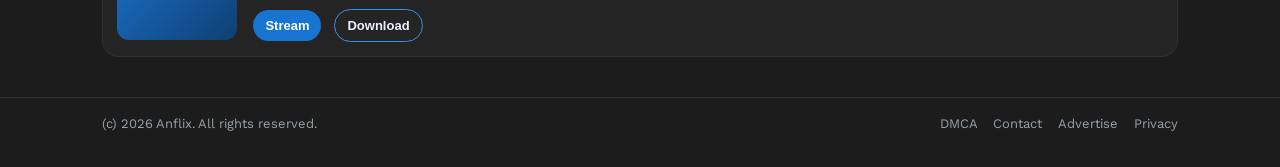
==== commit 3b5d0f09: "Admin" ====
--- a/index.html
+++ b/index.html
@@ -8,6 +8,12 @@
   <link rel="stylesheet" href="styles.css" />
 </head>
 <body>
+  <div class="preloader">
+    <div class="preloader-inner">
+      <img src="assets/logo.svg" alt="Anflix logo" />
+      <div class="preloader-name">Anflix</div>
+    </div>
+  </div>
   <div class="bg-glow"></div>
   <header class="topbar">
     <div class="brand">
@@ -31,13 +37,12 @@
     <a href="Pages/movies.html">Movies</a>
     <a href="Pages/series.html">Series</a>
     <a href="Pages/trailers.html">Trailers</a>
-    <a href="Pages/music.html">Music</a>
-  </nav>
+</nav>
 
   <section class="notice">
     <div class="notice-card">
       <div class="notice-title">Welcome Back</div>
-      <div class="notice-text">Jump into movies, series, trailers, and music — all in one place.</div>
+      <div class="notice-text">Jump into movies, series, and trailers — all in one place.</div>
       <div class="notice-actions">
         <button>Start Watching</button>
         <button class="ghost">Explore Library</button>
@@ -79,23 +84,14 @@
       </a>
       <a class="card-link" href="Pages/series.html">
         <article class="card" data-title="Series">
-          <div class="poster p2"></div>
+          <div class="poster poster-series"></div>
           <div class="card-body">
             <div class="card-title">Series</div>
             <div class="card-meta">Seasons, episodes, and highlights</div>
           </div>
         </article>
       </a>
-      <a class="card-link" href="Pages/music.html">
-        <article class="card" data-title="Music">
-          <div class="poster p1"></div>
-          <div class="card-body">
-            <div class="card-title">Music</div>
-            <div class="card-meta">Videos, playlists, and live sets</div>
-          </div>
-        </article>
-      </a>
-    </section>
+</section>
 
     <div class="section-head">
       <h2>Popular Movies</h2>
@@ -205,35 +201,7 @@
       </article>
     </section>
 
-    <div class="section-head">
-      <h2>Trending Music</h2>
-      <a href="#">See all</a>
-    </div>
-    <section class="list" data-search-group="trending-music">
-      <article class="row" data-title="Neon Waves">
-        <div class="thumb t1"></div>
-        <div class="row-body">
-          <div class="row-title">Neon Waves - Aurora</div>
-          <div class="row-meta">HD</div>
-          <div class="row-actions">
-            <button>Play</button>
-            <button class="ghost">Download</button>
-          </div>
-        </div>
-      </article>
-      <article class="row" data-title="Golden Hour">
-        <div class="thumb t2"></div>
-        <div class="row-body">
-          <div class="row-title">Golden Hour - Lume</div>
-          <div class="row-meta">HD</div>
-          <div class="row-actions">
-            <button>Play</button>
-            <button class="ghost">Download</button>
-          </div>
-        </div>
-      </article>
-    </section>
-  </main>
+    </main>
 
   <footer class="footer">
     <div>(c) 2026 Anflix. All rights reserved.</div>
@@ -252,3 +220,5 @@
 
 
 
+
+
--- a/styles.css
+++ b/styles.css
@@ -1,4 +1,4 @@
-@import url("https://fonts.googleapis.com/css2?family=Barlow+Condensed:wght@500;600;700&family=Work+Sans:wght@400;500;600&display=swap");
+﻿@import url("https://fonts.googleapis.com/css2?family=Barlow+Condensed:wght@500;600;700&family=Work+Sans:wght@400;500;600&display=swap");
 
 :root {
   --bg: #1c1c1c;
@@ -33,6 +33,42 @@
   display: none;
 }
 
+.preloader {
+  position: fixed;
+  inset: 0;
+  background: #1a1a1a;
+  display: grid;
+  place-items: center;
+  z-index: 9999;
+  transition: opacity 0.35s ease, visibility 0.35s ease;
+}
+
+.preloader-inner {
+  display: grid;
+  place-items: center;
+  gap: 10px;
+}
+
+.preloader-inner img {
+  width: 68px;
+  height: 68px;
+  animation: pulse 1.4s ease-in-out infinite;
+}
+
+.preloader-name {
+  font-family: "Barlow Condensed", sans-serif;
+  font-size: 20px;
+  letter-spacing: 2px;
+  color: #eaf2ff;
+  text-transform: uppercase;
+}
+
+body.loaded .preloader {
+  opacity: 0;
+  visibility: hidden;
+  pointer-events: none;
+}
+
 .topbar {
   position: sticky;
   top: 0;
@@ -398,6 +434,10 @@
   background-image: url("images/movie-posters-wallpapers.jpg");
 }
 
+.poster-series {
+  background-image: url("images/Movies series.jpg");
+}
+
 .card-body {
   padding: 14px;
 }
@@ -741,492 +781,6 @@
 .movies-hero,
 .series-hero,
 .trailers-hero,
-.music-hero {
-  display: grid;
-  grid-template-columns: 1.2fr 0.8fr;
-  gap: 22px;
-  padding: 20px 8vw 0;
-  align-items: center;
-}
-
-.movies-hero-text h1,
-.series-hero h1,
-.trailers-hero h1,
-.music-hero h1 {
-  font-family: "Barlow Condensed", sans-serif;
-  font-size: 40px;
-  margin: 10px 0 12px;
-}
-
-.movies-hero-poster {
-  border-radius: 18px;
-  padding: 18px;
-  background: linear-gradient(135deg, #1b2c44, #0f1b2a);
-  border: 1px solid var(--border);
-  box-shadow: var(--shadow);
-}
-
-.movies-hero-badge {
-  display: inline-flex;
-  padding: 4px 10px;
-  border-radius: 999px;
-  background: var(--brand);
-  color: #ffffff;
-  font-size: 12px;
-  font-weight: 600;
-}
-
-.movies-hero-title {
-  font-family: "Barlow Condensed", sans-serif;
-  font-size: 28px;
-  margin: 12px 0 6px;
-}
-
-.movies-hero-meta {
-  color: var(--muted);
-  font-size: 13px;
-}
-
-.movies-layout {
-  padding: 24px 8vw 40px;
-  display: grid;
-  gap: 24px;
-}
-
-.movies-grid {
-  display: grid;
-  grid-template-columns: repeat(2, minmax(0, 1fr));
-  gap: 18px;
-}
-
-.movie-tile {
-  display: grid;
-  grid-template-columns: 140px 1fr;
-  gap: 16px;
-  padding: 14px;
-  border-radius: 16px;
-  border: 1px solid var(--border);
-  background: var(--card);
-  transition: transform 0.2s ease, box-shadow 0.2s ease;
-}
-
-.movie-tile:hover {
-  transform: translateY(-4px);
-  box-shadow: 0 14px 26px rgba(0, 0, 0, 0.35);
-}
-
-.movie-art {
-  border-radius: 12px;
-  height: 100%;
-  min-height: 120px;
-}
-
-.movie-info {
-  display: grid;
-  gap: 8px;
-}
-
-.movie-title {
-  font-weight: 600;
-  font-size: 18px;
-}
-
-.movie-meta {
-  color: var(--muted);
-  font-size: 13px;
-}
-
-.movie-actions button {
-  padding: 8px 12px;
-  border-radius: 999px;
-  border: none;
-  background: var(--brand);
-  color: #ffffff;
-  margin-right: 6px;
-  font-size: 12px;
-  font-weight: 600;
-}
-
-.movie-actions .ghost {
-  background: transparent;
-  border: 1px solid #3a8fe6;
-  color: #eaf2ff;
-}
-
-.movies-rail {
-  background: var(--card);
-  border: 1px solid var(--border);
-  border-radius: 16px;
-  padding: 16px;
-}
-
-.movies-rail-title {
-  font-weight: 600;
-  margin-bottom: 12px;
-}
-
-.movies-rail-cards {
-  display: grid;
-  grid-template-columns: repeat(3, minmax(0, 1fr));
-  gap: 12px;
-}
-
-.rail-card {
-  padding: 14px;
-  border-radius: 12px;
-  background: var(--bg-soft);
-  border: 1px solid var(--border);
-  transition: transform 0.2s ease, box-shadow 0.2s ease;
-}
-
-.rail-card:hover {
-  transform: translateY(-3px);
-  box-shadow: 0 10px 20px rgba(0, 0, 0, 0.3);
-}
-
-.rail-title {
-  font-weight: 600;
-}
-
-.rail-meta {
-  color: var(--muted);
-  font-size: 12px;
-  margin-top: 6px;
-}
-
-.series-hero-right {
-  display: grid;
-  gap: 10px;
-}
-
-.series-pill {
-  padding: 10px 14px;
-  border-radius: 999px;
-  background: var(--card);
-  border: 1px solid var(--border);
-  font-weight: 600;
-}
-
-.series-layout {
-  padding: 24px 8vw 40px;
-  display: grid;
-  grid-template-columns: 1fr 1.1fr;
-  gap: 24px;
-}
-
-.series-timeline {
-  display: grid;
-  gap: 14px;
-  background: var(--card);
-  border: 1px solid var(--border);
-  border-radius: 16px;
-  padding: 16px;
-}
-
-.timeline-item {
-  display: grid;
-  grid-template-columns: 16px 1fr;
-  gap: 12px;
-  align-items: center;
-}
-
-.timeline-dot {
-  width: 10px;
-  height: 10px;
-  border-radius: 50%;
-  background: var(--brand);
-}
-
-.timeline-title {
-  font-weight: 600;
-}
-
-.timeline-meta {
-  color: var(--muted);
-  font-size: 12px;
-}
-
-.series-cards {
-  display: grid;
-  gap: 16px;
-}
-
-.series-card {
-  border-radius: 16px;
-  overflow: hidden;
-  background: var(--card);
-  border: 1px solid var(--border);
-  display: grid;
-  transition: transform 0.2s ease, box-shadow 0.2s ease;
-}
-
-.series-card:hover {
-  transform: translateY(-4px);
-  box-shadow: 0 14px 26px rgba(0, 0, 0, 0.35);
-}
-
-.series-card-head {
-  height: 120px;
-}
-
-.series-card-body {
-  padding: 14px;
-}
-
-.series-card-title {
-  font-weight: 600;
-}
-
-.series-card-meta {
-  color: var(--muted);
-  font-size: 12px;
-  margin: 8px 0 12px;
-}
-
-.series-card button {
-  padding: 8px 12px;
-  border-radius: 999px;
-  border: none;
-  background: var(--brand);
-  color: #ffffff;
-  font-weight: 600;
-}
-
-.trailers-hero-right {
-  display: grid;
-  place-items: center;
-}
-
-.trailer-screen {
-  width: 100%;
-  border-radius: 18px;
-  padding: 20px;
-  background: linear-gradient(135deg, #13243a, #0f1b2a);
-  border: 1px solid var(--border);
-  box-shadow: var(--shadow);
-}
-
-.trailer-label {
-  color: var(--muted);
-  text-transform: uppercase;
-  letter-spacing: 1px;
-  font-size: 12px;
-}
-
-.trailer-title {
-  font-family: "Barlow Condensed", sans-serif;
-  font-size: 28px;
-  margin: 8px 0;
-}
-
-.trailer-meta {
-  color: var(--muted);
-  font-size: 12px;
-}
-
-.trailers-layout {
-  padding: 24px 8vw 40px;
-  display: grid;
-  gap: 24px;
-}
-
-.trailers-carousel {
-  display: grid;
-  grid-template-columns: repeat(3, minmax(0, 1fr));
-  gap: 16px;
-}
-
-.carousel-card {
-  background: var(--card);
-  border: 1px solid var(--border);
-  border-radius: 16px;
-  padding: 14px;
-  display: grid;
-  gap: 12px;
-  transition: transform 0.2s ease, box-shadow 0.2s ease;
-}
-
-.carousel-card:hover {
-  transform: translateY(-4px);
-  box-shadow: 0 14px 26px rgba(0, 0, 0, 0.35);
-}
-
-.carousel-art {
-  height: 140px;
-  border-radius: 12px;
-}
-
-.carousel-title {
-  font-weight: 600;
-}
-
-.carousel-meta {
-  color: var(--muted);
-  font-size: 12px;
-  margin: 6px 0 10px;
-}
-
-.carousel-card button {
-  padding: 8px 12px;
-  border-radius: 999px;
-  border: none;
-  background: var(--brand);
-  color: #ffffff;
-  font-weight: 600;
-}
-
-.trailers-timeline {
-  display: grid;
-  gap: 14px;
-  border: 1px solid var(--border);
-  border-radius: 16px;
-  padding: 16px;
-  background: var(--card);
-}
-
-.music-hero-right {
-  border-radius: 18px;
-  padding: 20px;
-  background: linear-gradient(135deg, #1b2c44, #0f1b2a);
-  border: 1px solid var(--border);
-  box-shadow: var(--shadow);
-}
-
-.music-hero-title {
-  font-family: "Barlow Condensed", sans-serif;
-  font-size: 28px;
-}
-
-.music-hero-meta {
-  color: var(--muted);
-  font-size: 12px;
-  margin-top: 6px;
-}
-
-.music-layout {
-  padding: 24px 8vw 40px;
-  display: grid;
-  grid-template-columns: 1.2fr 0.8fr;
-  gap: 20px;
-}
-
-.music-grid {
-  display: grid;
-  gap: 14px;
-}
-
-.music-tile {
-  display: grid;
-  grid-template-columns: 120px 1fr;
-  gap: 14px;
-  padding: 12px;
-  border-radius: 16px;
-  border: 1px solid var(--border);
-  background: var(--card);
-  transition: transform 0.2s ease, box-shadow 0.2s ease;
-}
-
-.music-tile:hover {
-  transform: translateY(-3px);
-  box-shadow: 0 12px 22px rgba(0, 0, 0, 0.32);
-}
-
-.music-art {
-  height: 90px;
-  border-radius: 12px;
-}
-
-.music-title {
-  font-weight: 600;
-}
-
-.music-meta {
-  color: var(--muted);
-  font-size: 12px;
-  margin-top: 6px;
-}
-
-.music-playlists {
-  display: grid;
-  gap: 12px;
-}
-
-.playlist-row {
-  padding: 14px;
-  border-radius: 14px;
-  border: 1px solid var(--border);
-  background: var(--card);
-  display: grid;
-  gap: 8px;
-  transition: transform 0.2s ease, box-shadow 0.2s ease;
-}
-
-.playlist-row:hover {
-  transform: translateY(-3px);
-  box-shadow: 0 12px 22px rgba(0, 0, 0, 0.32);
-}
-
-@keyframes pageFade {
-  from {
-    opacity: 0;
-  }
-  to {
-    opacity: 1;
-  }
-}
-
-@keyframes slideDown {
-  from {
-    opacity: 0;
-    transform: translateY(-12px);
-  }
-  to {
-    opacity: 1;
-    transform: translateY(0);
-  }
-}
-
-@keyframes fadeUp {
-  from {
-    opacity: 0;
-    transform: translateY(12px);
-  }
-  to {
-    opacity: 1;
-    transform: translateY(0);
-  }
-}
-
-@keyframes rise {
-  from {
-    opacity: 0;
-    transform: translateY(16px);
-  }
-  to {
-    opacity: 1;
-    transform: translateY(0);
-  }
-}
-
-.playlist-title {
-  font-weight: 600;
-}
-
-.playlist-meta {
-  color: var(--muted);
-  font-size: 12px;
-}
-
-.playlist-row button {
-  justify-self: flex-start;
-  padding: 8px 12px;
-  border-radius: 999px;
-  border: none;
-  background: var(--brand);
-  color: #ffffff;
-  font-weight: 600;
-}
-
 @media (max-width: 1100px) {
   .topbar {
     grid-template-columns: 1fr;
@@ -1317,3 +871,4 @@
     gap: 8px;
   }
 }
+
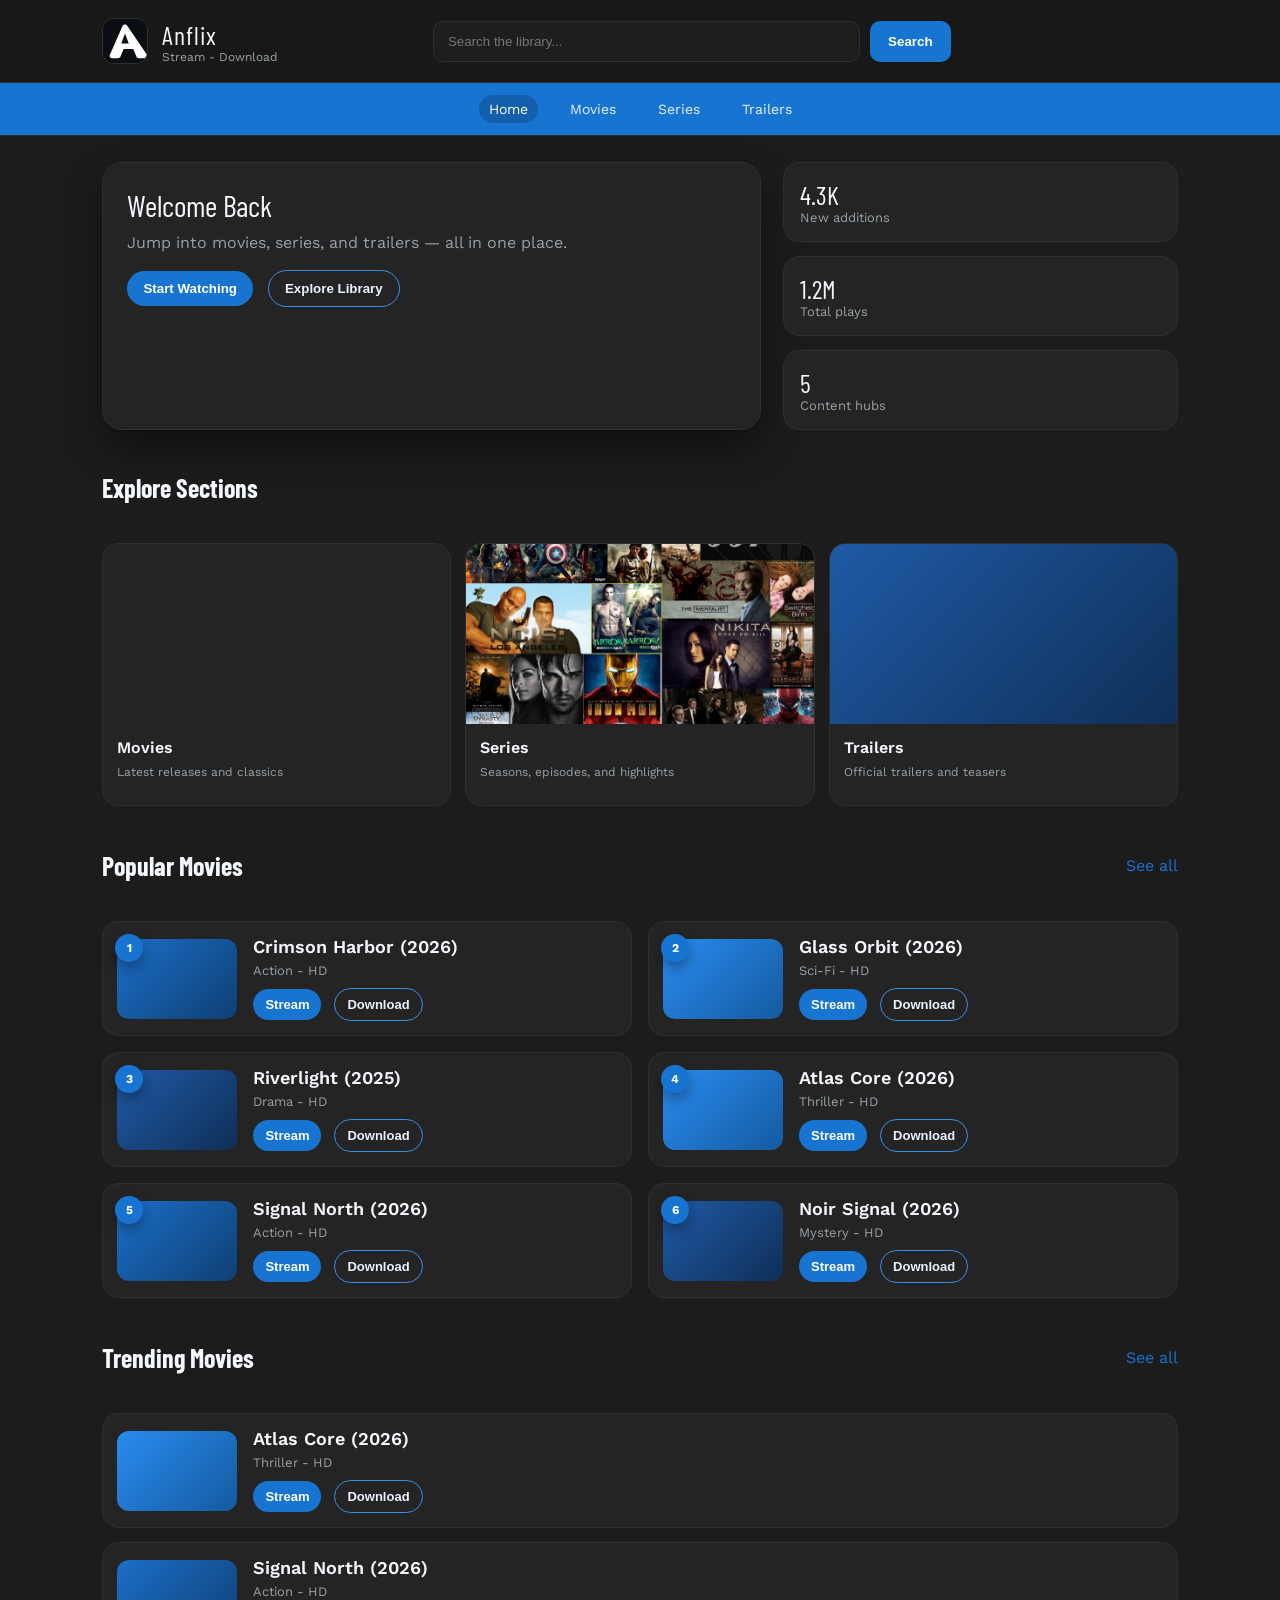
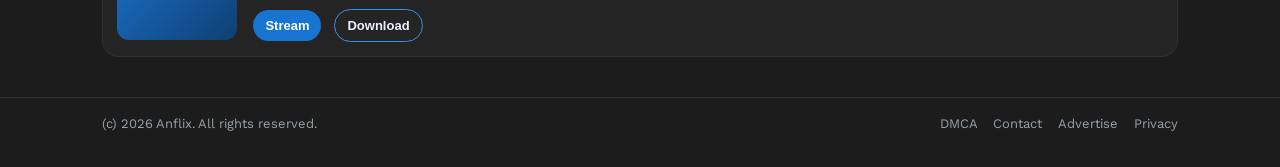
==== commit 57384b7d: "Admin" ====
--- a/index.html
+++ b/index.html
@@ -91,7 +91,16 @@
           </div>
         </article>
       </a>
-</section>
+      <a class="card-link" href="Pages/trailers.html">
+        <article class="card" data-title="Trailers">
+          <div class="poster p3"></div>
+          <div class="card-body">
+            <div class="card-title">Trailers</div>
+            <div class="card-meta">Official trailers and teasers</div>
+          </div>
+        </article>
+      </a>
+    </section>
 
     <div class="section-head">
       <h2>Popular Movies</h2>
--- a/styles.css
+++ b/styles.css
@@ -814,8 +814,7 @@
   }
   .movies-hero,
   .series-hero,
-  .trailers-hero,
-  .music-hero {
+  .trailers-hero {
     grid-template-columns: 1fr;
     padding-left: 5vw;
     padding-right: 5vw;
@@ -830,9 +829,6 @@
     grid-template-columns: 1fr;
   }
   .trailers-carousel {
-    grid-template-columns: 1fr;
-  }
-  .music-layout {
     grid-template-columns: 1fr;
   }
 }
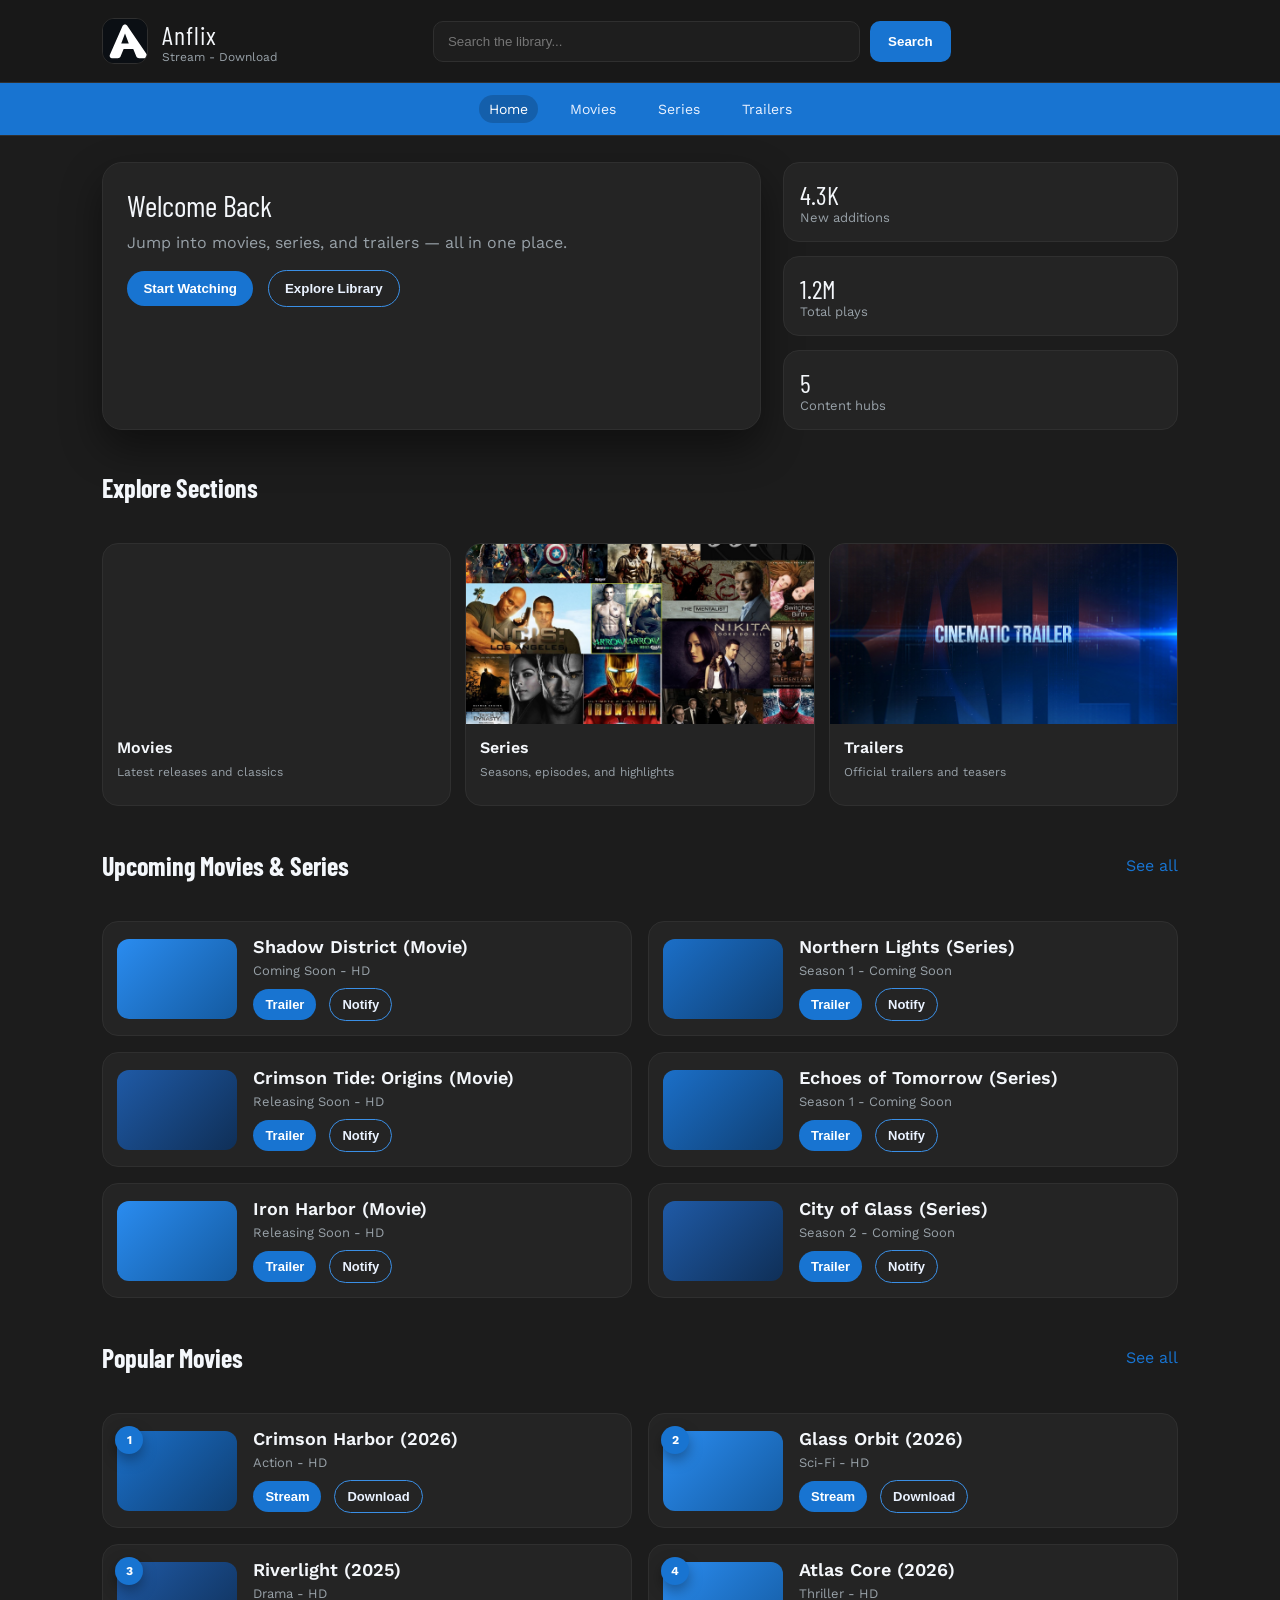
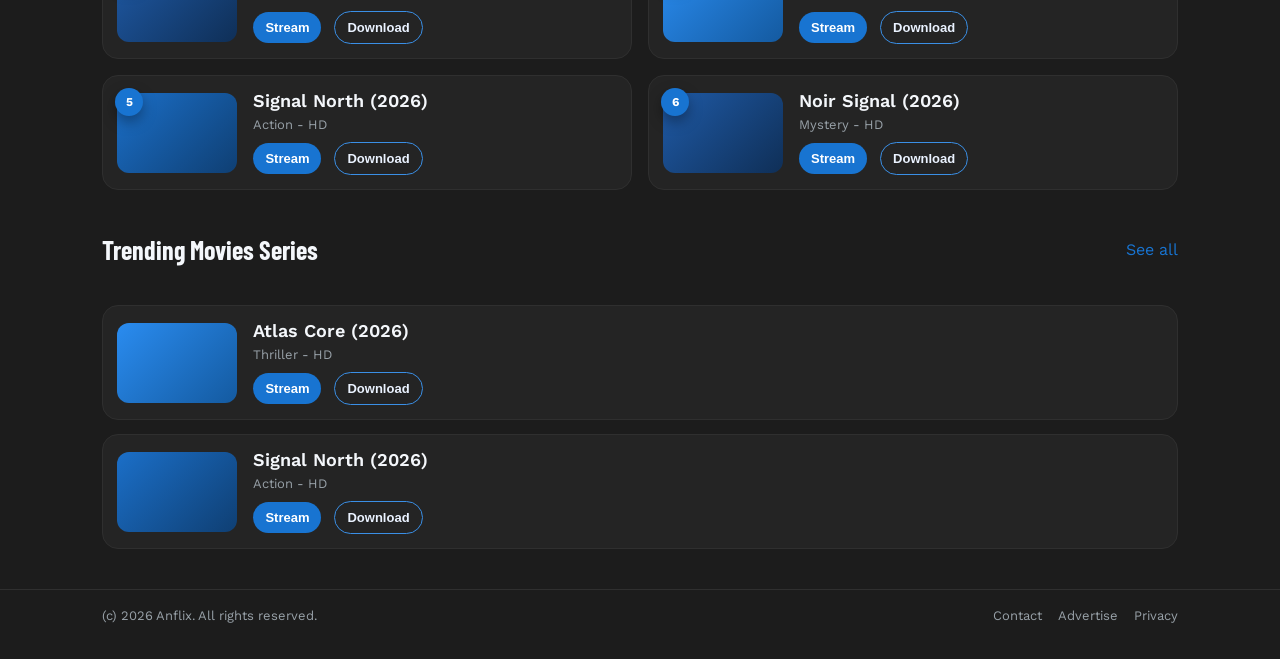
==== commit e654e6c9: "Admin" ====
--- a/index.html
+++ b/index.html
@@ -93,7 +93,7 @@
       </a>
       <a class="card-link" href="Pages/trailers.html">
         <article class="card" data-title="Trailers">
-          <div class="poster p3"></div>
+          <div class="poster poster-trailers"></div>
           <div class="card-body">
             <div class="card-title">Trailers</div>
             <div class="card-meta">Official trailers and teasers</div>
@@ -103,8 +103,81 @@
     </section>
 
     <div class="section-head">
+      <h2>Upcoming Movies & Series</h2>
+      <a href="Pages/upcoming.html">See all</a>
+    </div>
+    <section class="upcoming-grid" data-search-group="upcoming">
+      <article class="row" data-title="Shadow District">
+        <div class="thumb t2"></div>
+        <div class="row-body">
+          <div class="row-title">Shadow District (Movie)</div>
+          <div class="row-meta">Coming Soon - HD</div>
+          <div class="row-actions">
+            <button>Trailer</button>
+            <button class="ghost">Notify</button>
+          </div>
+        </div>
+      </article>
+      <article class="row" data-title="Northern Lights">
+        <div class="thumb t1"></div>
+        <div class="row-body">
+          <div class="row-title">Northern Lights (Series)</div>
+          <div class="row-meta">Season 1 - Coming Soon</div>
+          <div class="row-actions">
+            <button>Trailer</button>
+            <button class="ghost">Notify</button>
+          </div>
+        </div>
+      </article>
+      <article class="row" data-title="Crimson Tide: Origins">
+        <div class="thumb t3"></div>
+        <div class="row-body">
+          <div class="row-title">Crimson Tide: Origins (Movie)</div>
+          <div class="row-meta">Releasing Soon - HD</div>
+          <div class="row-actions">
+            <button>Trailer</button>
+            <button class="ghost">Notify</button>
+          </div>
+        </div>
+      </article>
+      <article class="row" data-title="Echoes of Tomorrow">
+        <div class="thumb t1"></div>
+        <div class="row-body">
+          <div class="row-title">Echoes of Tomorrow (Series)</div>
+          <div class="row-meta">Season 1 - Coming Soon</div>
+          <div class="row-actions">
+            <button>Trailer</button>
+            <button class="ghost">Notify</button>
+          </div>
+        </div>
+      </article>
+      <article class="row" data-title="Iron Harbor">
+        <div class="thumb t2"></div>
+        <div class="row-body">
+          <div class="row-title">Iron Harbor (Movie)</div>
+          <div class="row-meta">Releasing Soon - HD</div>
+          <div class="row-actions">
+            <button>Trailer</button>
+            <button class="ghost">Notify</button>
+          </div>
+        </div>
+      </article>
+      <article class="row" data-title="City of Glass">
+        <div class="thumb t3"></div>
+        <div class="row-body">
+          <div class="row-title">City of Glass (Series)</div>
+          <div class="row-meta">Season 2 - Coming Soon</div>
+          <div class="row-actions">
+            <button>Trailer</button>
+            <button class="ghost">Notify</button>
+          </div>
+        </div>
+      </article>
+    </section>
+
+    <div class="section-head">
       <h2>Popular Movies</h2>
-      <a href="#">See all</a>
+      <a href="Pages/movies.html">See all</a>
     </div>
     <section class="popular-grid" data-search-group="popular-movies">
       <article class="row" data-title="Crimson Harbor">
@@ -182,8 +255,8 @@
     </section>
 
     <div class="section-head">
-      <h2>Trending Movies</h2>
-      <a href="#">See all</a>
+      <h2>Trending Movies Series</h2>
+      <a href="Pages/series.html">See all</a>
     </div>
     <section class="list" data-search-group="trending-movies">
       <article class="row" data-title="Atlas Core">
@@ -215,10 +288,9 @@
   <footer class="footer">
     <div>(c) 2026 Anflix. All rights reserved.</div>
     <div class="footer-links">
-      <a href="#">DMCA</a>
-      <a href="#">Contact</a>
-      <a href="#">Advertise</a>
-      <a href="#">Privacy</a>
+      <a href="Pages/contact.html">Contact</a>
+      <a href="Pages/contact.html">Advertise</a>
+      <a href="privacy.pdf">Privacy</a>
     </div>
   </footer>
 
@@ -230,4 +302,3 @@
 
 
 
-
--- a/styles.css
+++ b/styles.css
@@ -308,6 +308,12 @@
   gap: 16px;
 }
 
+.upcoming-grid {
+  display: grid;
+  grid-template-columns: repeat(2, minmax(0, 1fr));
+  gap: 16px;
+}
+
 .row {
   background: var(--card);
   border: 1px solid var(--border);
@@ -438,6 +444,10 @@
   background-image: url("images/Movies series.jpg");
 }
 
+.poster-trailers {
+  background-image: url("images/Trailer.jpg");
+}
+
 .card-body {
   padding: 14px;
 }
@@ -862,6 +872,9 @@
   .popular-grid {
     grid-template-columns: 1fr;
   }
+  .upcoming-grid {
+    grid-template-columns: 1fr;
+  }
   .footer {
     flex-direction: column;
     gap: 8px;
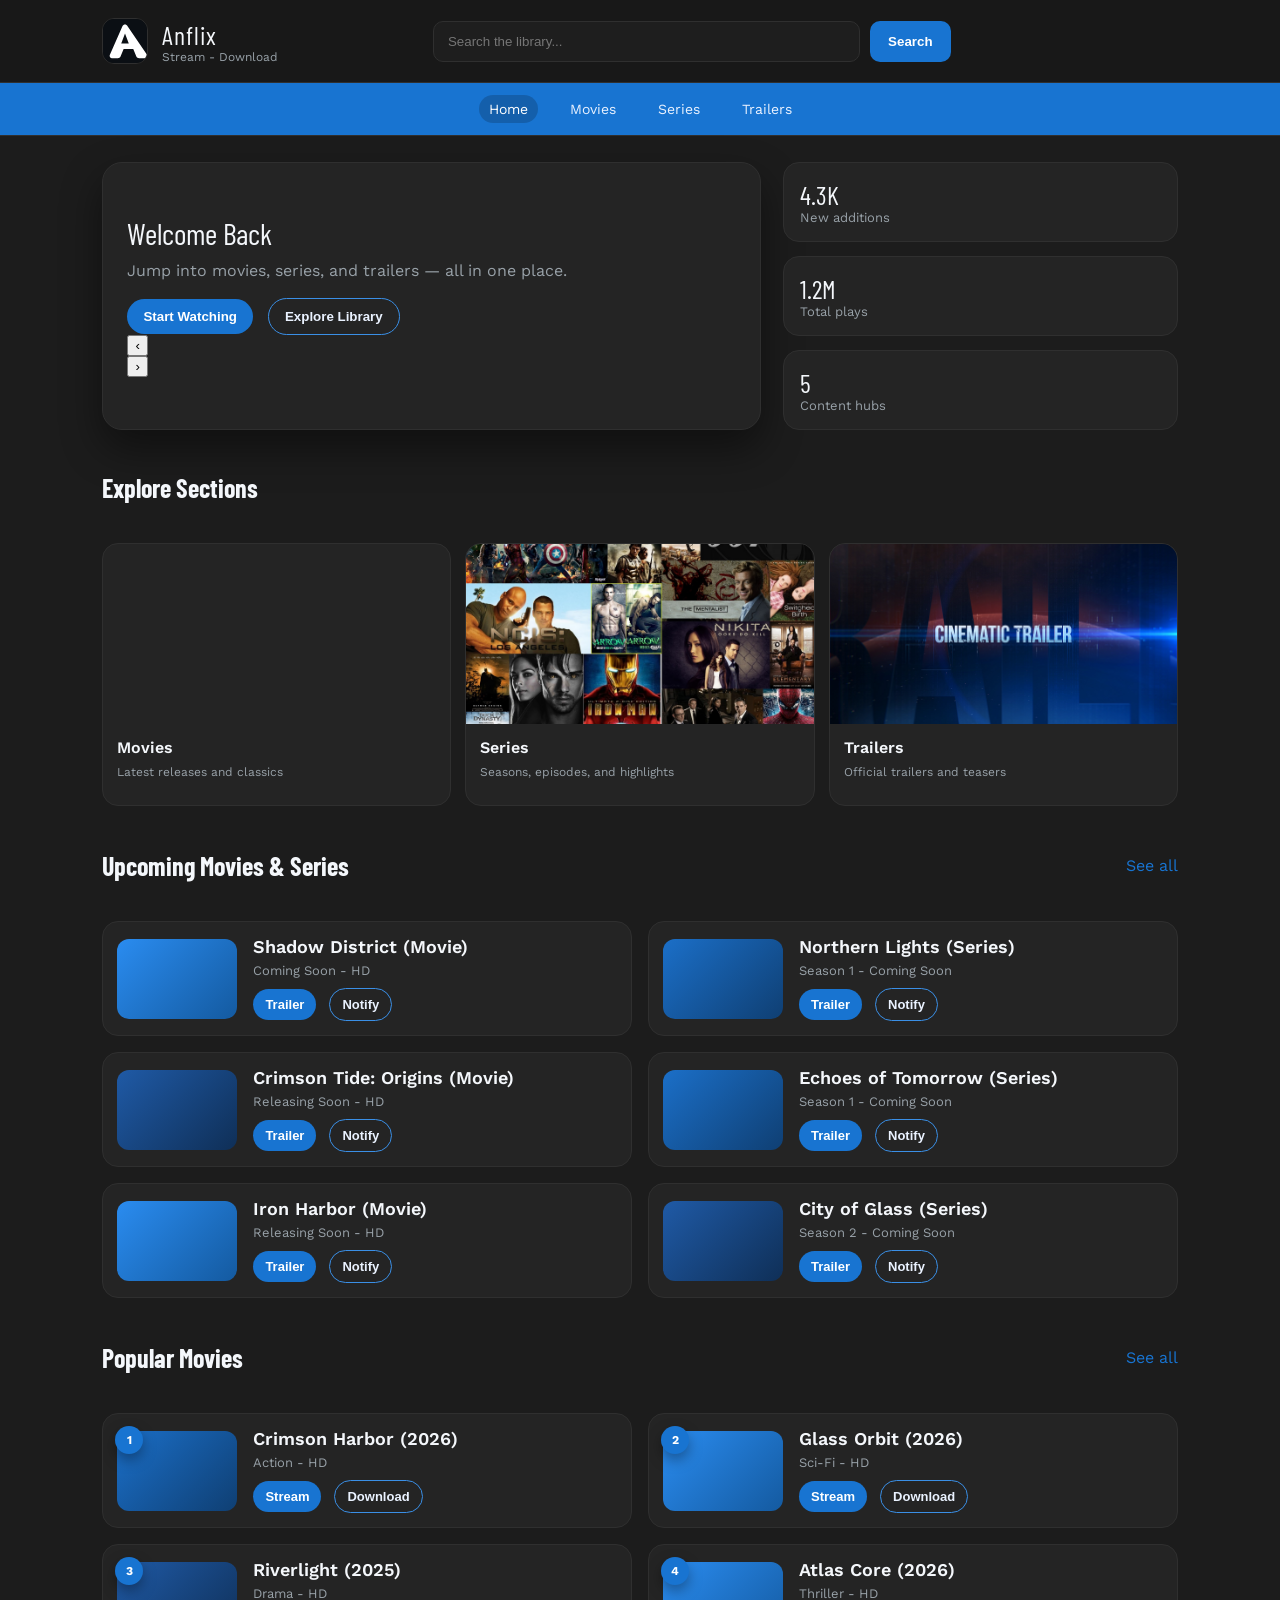
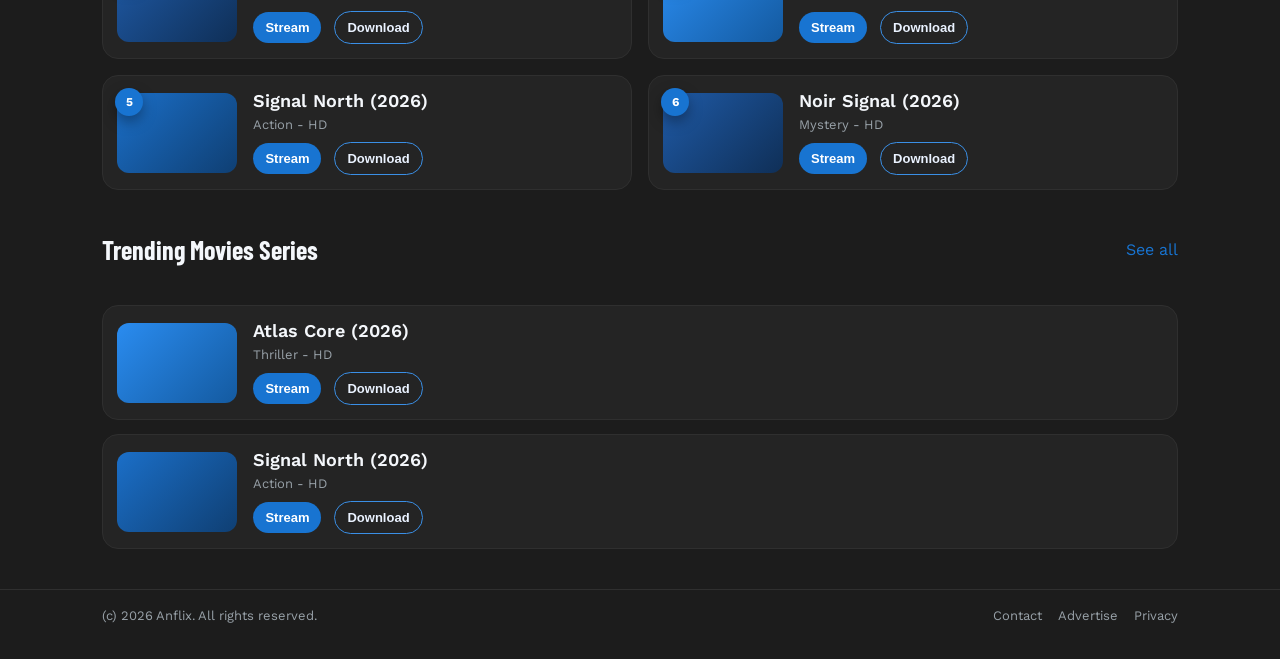
==== commit 24a6151a: "Admin" ====
--- a/index.html
+++ b/index.html
@@ -47,6 +47,16 @@
         <button>Start Watching</button>
         <button class="ghost">Explore Library</button>
       </div>
+      <div class="welcome-carousel" aria-label="Welcome movies carousel">
+        <button class="welcome-btn prev" type="button" aria-label="Previous slide">‹</button>
+        <div class="welcome-track">
+          <div class="welcome-slide ws-1"></div>
+          <div class="welcome-slide ws-2"></div>
+          <div class="welcome-slide ws-3"></div>
+          <div class="welcome-slide ws-4"></div>
+        </div>
+        <button class="welcome-btn next" type="button" aria-label="Next slide">›</button>
+      </div>
     </div>
     <div class="notice-grid">
       <div class="stat">
@@ -290,7 +300,7 @@
     <div class="footer-links">
       <a href="Pages/contact.html">Contact</a>
       <a href="Pages/contact.html">Advertise</a>
-      <a href="privacy.pdf">Privacy</a>
+      <a #>Privacy</a>
     </div>
   </footer>
 
@@ -302,3 +312,4 @@
 
 
 
+
--- a/styles.css
+++ b/styles.css
@@ -192,6 +192,7 @@
   grid-template-columns: 2fr 1.2fr;
   gap: 22px;
   padding: 26px 8vw;
+  align-items: stretch;
 }
 
 .notice-card {
@@ -201,11 +202,16 @@
   padding: 24px;
   box-shadow: var(--shadow);
   animation: rise 0.6s ease-out;
+  min-height: 260px;
+  display: flex;
+  flex-direction: column;
+  justify-content: center;
 }
 
 .notice-title {
   font-family: "Barlow Condensed", sans-serif;
   font-size: 30px;
+  color: var(--ink);
 }
 
 .notice-text {
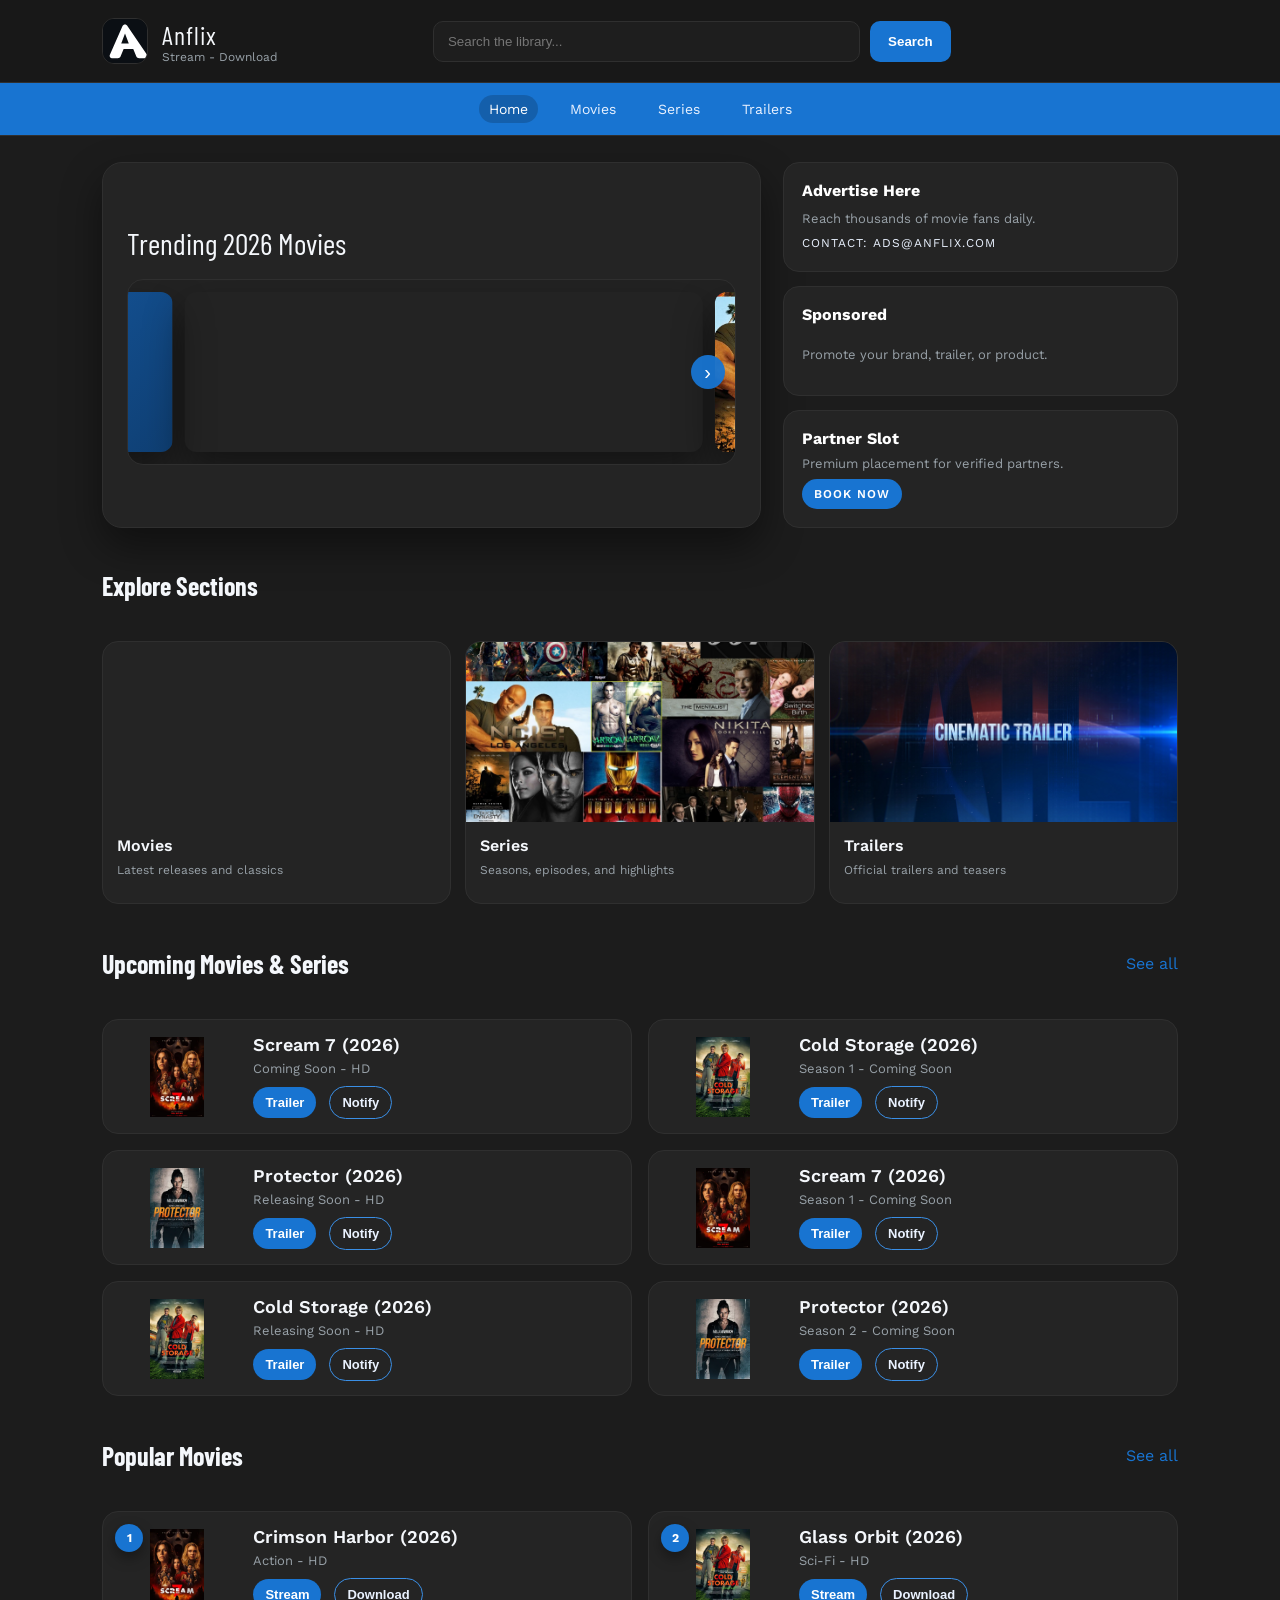
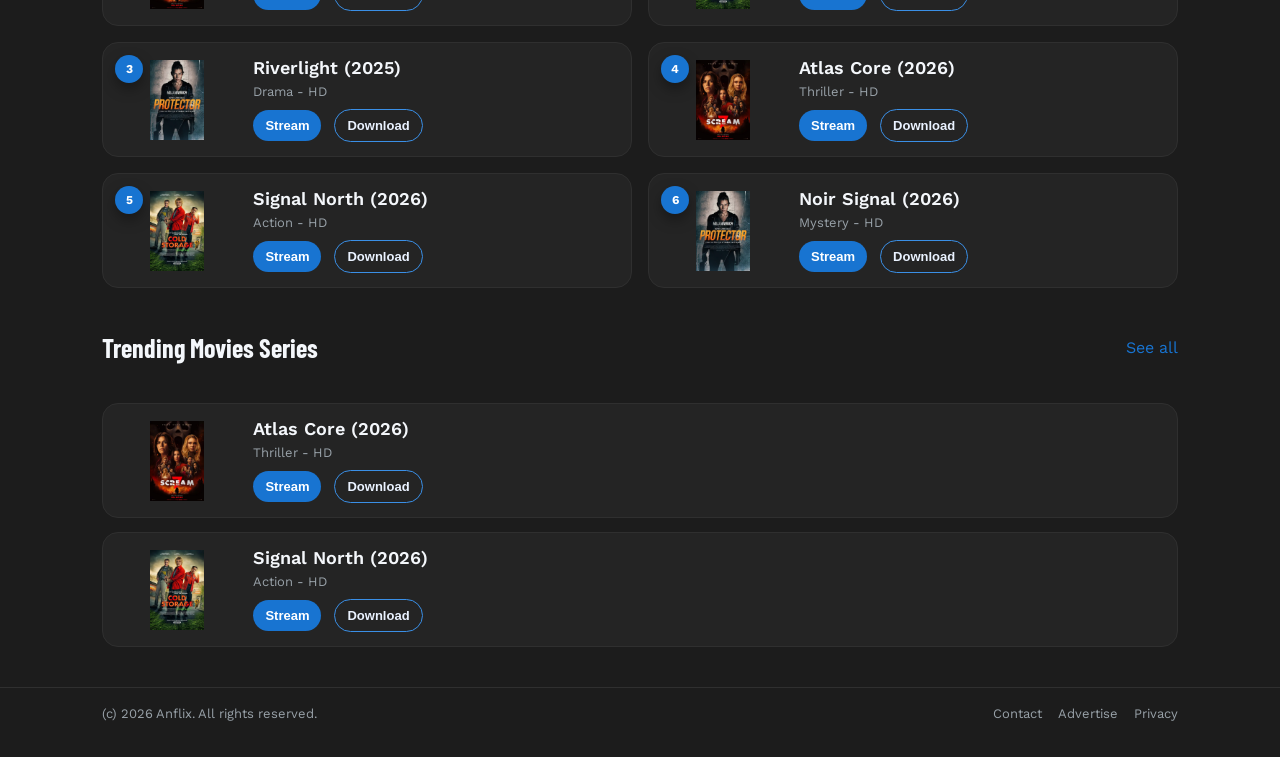
==== commit 70c5656e: "Admin" ====
--- a/index.html
+++ b/index.html
@@ -41,13 +41,8 @@
 
   <section class="notice">
     <div class="notice-card">
-      <div class="notice-title">Welcome Back</div>
-      <div class="notice-text">Jump into movies, series, and trailers — all in one place.</div>
-      <div class="notice-actions">
-        <button>Start Watching</button>
-        <button class="ghost">Explore Library</button>
-      </div>
-      <div class="welcome-carousel" aria-label="Welcome movies carousel">
+      <div class="notice-title">Trending 2026 Movies</div>
+      <div class="welcome-carousel" aria-label="Trending 2026 movies carousel">
         <button class="welcome-btn prev" type="button" aria-label="Previous slide">‹</button>
         <div class="welcome-track">
           <div class="welcome-slide ws-1"></div>
@@ -58,18 +53,20 @@
         <button class="welcome-btn next" type="button" aria-label="Next slide">›</button>
       </div>
     </div>
-    <div class="notice-grid">
-      <div class="stat">
-        <div class="stat-number">4.3K</div>
-        <div class="stat-label">New additions</div>
-      </div>
-      <div class="stat">
-        <div class="stat-number">1.2M</div>
-        <div class="stat-label">Total plays</div>
-      </div>
-      <div class="stat">
-        <div class="stat-number">5</div>
-        <div class="stat-label">Content hubs</div>
+    <div class="notice-grid ads">
+      <div class="ad-card">
+        <div class="ad-title">Advertise Here</div>
+        <div class="ad-text">Reach thousands of movie fans daily.</div>
+        <div class="ad-cta">Contact: ads@anflix.com</div>
+      </div>
+      <div class="ad-card">
+        <div class="ad-title">Sponsored</div>
+        <div class="ad-text">Promote your brand, trailer, or product.</div>
+      </div>
+      <div class="ad-card">
+        <div class="ad-title">Partner Slot</div>
+        <div class="ad-text">Premium placement for verified partners.</div>
+        <a class="ad-button" href="Pages/contact.html">Book Now</a>
       </div>
     </div>
   </section>
@@ -117,10 +114,10 @@
       <a href="Pages/upcoming.html">See all</a>
     </div>
     <section class="upcoming-grid" data-search-group="upcoming">
-      <article class="row" data-title="Shadow District">
-        <div class="thumb t2"></div>
-        <div class="row-body">
-          <div class="row-title">Shadow District (Movie)</div>
+      <article class="row" data-title="Scream 7 (2026)">
+        <div class="thumb poster-up-1"></div>
+        <div class="row-body">
+          <div class="row-title">Scream 7 (2026)</div>
           <div class="row-meta">Coming Soon - HD</div>
           <div class="row-actions">
             <button>Trailer</button>
@@ -128,10 +125,10 @@
           </div>
         </div>
       </article>
-      <article class="row" data-title="Northern Lights">
-        <div class="thumb t1"></div>
-        <div class="row-body">
-          <div class="row-title">Northern Lights (Series)</div>
+      <article class="row" data-title="Cold Storage (2026)">
+        <div class="thumb poster-up-2"></div>
+        <div class="row-body">
+          <div class="row-title">Cold Storage (2026)</div>
           <div class="row-meta">Season 1 - Coming Soon</div>
           <div class="row-actions">
             <button>Trailer</button>
@@ -139,10 +136,10 @@
           </div>
         </div>
       </article>
-      <article class="row" data-title="Crimson Tide: Origins">
-        <div class="thumb t3"></div>
-        <div class="row-body">
-          <div class="row-title">Crimson Tide: Origins (Movie)</div>
+      <article class="row" data-title="Protector (2026)">
+        <div class="thumb poster-up-3"></div>
+        <div class="row-body">
+          <div class="row-title">Protector (2026)</div>
           <div class="row-meta">Releasing Soon - HD</div>
           <div class="row-actions">
             <button>Trailer</button>
@@ -150,10 +147,10 @@
           </div>
         </div>
       </article>
-      <article class="row" data-title="Echoes of Tomorrow">
-        <div class="thumb t1"></div>
-        <div class="row-body">
-          <div class="row-title">Echoes of Tomorrow (Series)</div>
+      <article class="row" data-title="Scream 7 (2026)">
+        <div class="thumb poster-up-4"></div>
+        <div class="row-body">
+          <div class="row-title">Scream 7 (2026)</div>
           <div class="row-meta">Season 1 - Coming Soon</div>
           <div class="row-actions">
             <button>Trailer</button>
@@ -161,10 +158,10 @@
           </div>
         </div>
       </article>
-      <article class="row" data-title="Iron Harbor">
-        <div class="thumb t2"></div>
-        <div class="row-body">
-          <div class="row-title">Iron Harbor (Movie)</div>
+      <article class="row" data-title="Cold Storage (2026)">
+        <div class="thumb poster-up-5"></div>
+        <div class="row-body">
+          <div class="row-title">Cold Storage (2026)</div>
           <div class="row-meta">Releasing Soon - HD</div>
           <div class="row-actions">
             <button>Trailer</button>
@@ -172,10 +169,10 @@
           </div>
         </div>
       </article>
-      <article class="row" data-title="City of Glass">
-        <div class="thumb t3"></div>
-        <div class="row-body">
-          <div class="row-title">City of Glass (Series)</div>
+      <article class="row" data-title="Protector (2026)">
+        <div class="thumb poster-up-6"></div>
+        <div class="row-body">
+          <div class="row-title">Protector (2026)</div>
           <div class="row-meta">Season 2 - Coming Soon</div>
           <div class="row-actions">
             <button>Trailer</button>
@@ -192,7 +189,7 @@
     <section class="popular-grid" data-search-group="popular-movies">
       <article class="row" data-title="Crimson Harbor">
         <div class="rank-number">1</div>
-        <div class="thumb t1"></div>
+        <div class="thumb poster-up-1"></div>
         <div class="row-body">
           <div class="row-title">Crimson Harbor (2026)</div>
           <div class="row-meta">Action - HD</div>
@@ -204,7 +201,7 @@
       </article>
       <article class="row" data-title="Glass Orbit">
         <div class="rank-number">2</div>
-        <div class="thumb t2"></div>
+        <div class="thumb poster-up-2"></div>
         <div class="row-body">
           <div class="row-title">Glass Orbit (2026)</div>
           <div class="row-meta">Sci-Fi - HD</div>
@@ -216,7 +213,7 @@
       </article>
       <article class="row" data-title="Riverlight">
         <div class="rank-number">3</div>
-        <div class="thumb t3"></div>
+        <div class="thumb poster-up-3"></div>
         <div class="row-body">
           <div class="row-title">Riverlight (2025)</div>
           <div class="row-meta">Drama - HD</div>
@@ -228,7 +225,7 @@
       </article>
       <article class="row" data-title="Atlas Core">
         <div class="rank-number">4</div>
-        <div class="thumb t2"></div>
+        <div class="thumb poster-up-4"></div>
         <div class="row-body">
           <div class="row-title">Atlas Core (2026)</div>
           <div class="row-meta">Thriller - HD</div>
@@ -240,7 +237,7 @@
       </article>
       <article class="row" data-title="Signal North">
         <div class="rank-number">5</div>
-        <div class="thumb t1"></div>
+        <div class="thumb poster-up-5"></div>
         <div class="row-body">
           <div class="row-title">Signal North (2026)</div>
           <div class="row-meta">Action - HD</div>
@@ -252,7 +249,7 @@
       </article>
       <article class="row" data-title="Noir Signal">
         <div class="rank-number">6</div>
-        <div class="thumb t3"></div>
+        <div class="thumb poster-up-6"></div>
         <div class="row-body">
           <div class="row-title">Noir Signal (2026)</div>
           <div class="row-meta">Mystery - HD</div>
@@ -270,7 +267,7 @@
     </div>
     <section class="list" data-search-group="trending-movies">
       <article class="row" data-title="Atlas Core">
-        <div class="thumb t2"></div>
+        <div class="thumb poster-up-4"></div>
         <div class="row-body">
           <div class="row-title">Atlas Core (2026)</div>
           <div class="row-meta">Thriller - HD</div>
@@ -281,7 +278,7 @@
         </div>
       </article>
       <article class="row" data-title="Signal North">
-        <div class="thumb t1"></div>
+        <div class="thumb poster-up-5"></div>
         <div class="row-body">
           <div class="row-title">Signal North (2026)</div>
           <div class="row-meta">Action - HD</div>
--- a/styles.css
+++ b/styles.css
@@ -235,6 +235,63 @@
   color: #eaf2ff;
 }
 
+.welcome-carousel {
+  position: relative;
+  margin-top: 18px;
+  background: var(--bg-soft);
+  border: 1px solid var(--border);
+  border-radius: 16px;
+  padding: 12px 44px;
+  overflow: hidden;
+  min-height: 180px;
+}
+
+.welcome-track {
+  display: flex;
+  gap: 12px;
+  transform: translateX(0);
+  transition: transform 0.6s ease;
+}
+
+.welcome-slide {
+  flex: 0 0 100%;
+  height: 160px;
+  border-radius: 12px;
+  background-size: cover;
+  background-position: center;
+  box-shadow: var(--shadow);
+}
+
+.ws-1 { background-image: url("images/movie-posters-wallpapers.jpg"); }
+.ws-2 { background-image: url("images/Movies series.jpg"); }
+.ws-3 { background-image: url("images/Trailer.jpg"); }
+.ws-4 { background-image: linear-gradient(135deg, #1b6fc8, #0f3f73); }
+
+.welcome-btn {
+  position: absolute;
+  top: 50%;
+  transform: translateY(-50%);
+  width: 34px;
+  height: 34px;
+  border-radius: 50%;
+  border: none;
+  background: rgba(24, 116, 209, 0.95);
+  color: #ffffff;
+  font-size: 20px;
+  display: grid;
+  place-items: center;
+  cursor: pointer;
+  transition: transform 0.2s ease, background 0.2s ease;
+}
+
+.welcome-btn:hover {
+  transform: translateY(-50%) scale(1.05);
+  background: rgba(24, 116, 209, 1);
+}
+
+.welcome-btn.prev { left: 10px; }
+.welcome-btn.next { right: 10px; }
+
 .notice-grid {
   display: grid;
   gap: 14px;
@@ -256,6 +313,48 @@
 .stat-label {
   color: var(--muted);
   font-size: 13px;
+}
+
+.ads .ad-card {
+  background: var(--card);
+  border: 1px solid var(--border);
+  border-radius: 16px;
+  padding: 18px;
+  min-height: 110px;
+  display: grid;
+  gap: 8px;
+  animation: fadeUp 0.6s ease-out;
+}
+
+.ad-title {
+  font-weight: 700;
+  font-size: 16px;
+  color: #ffffff;
+}
+
+.ad-text {
+  color: var(--muted);
+  font-size: 13px;
+}
+
+.ad-cta {
+  color: #eaf2ff;
+  font-size: 12px;
+  text-transform: uppercase;
+  letter-spacing: 1px;
+}
+
+.ad-button {
+  justify-self: flex-start;
+  padding: 8px 12px;
+  border-radius: 999px;
+  background: var(--brand);
+  color: #ffffff;
+  text-decoration: none;
+  font-size: 12px;
+  font-weight: 600;
+  text-transform: uppercase;
+  letter-spacing: 1px;
 }
 
 .layout {
@@ -359,11 +458,21 @@
   height: 80px;
   border-radius: 12px;
   background: linear-gradient(135deg, #1e2a3a, #111822);
+  background-size: contain;
+  background-position: center;
+  background-repeat: no-repeat;
 }
 
 .t1 { background: linear-gradient(135deg, #1b6fc8, #0f3f73); }
 .t2 { background: linear-gradient(135deg, #2a8cf0, #145aa0); }
 .t3 { background: linear-gradient(135deg, #1f5aa6, #0f2f57); }
+
+.poster-up-1 { background-image: url("images/Scream 7.jpg"); }
+.poster-up-2 { background-image: url("images/Cold Storage.jpg"); }
+.poster-up-3 { background-image: url("images/Protector.jpg"); }
+.poster-up-4 { background-image: url("images/Scream 7.jpg"); }
+.poster-up-5 { background-image: url("images/Cold Storage.jpg"); }
+.poster-up-6 { background-image: url("images/Protector.jpg"); }
 
 .row-title {
   font-weight: 600;
